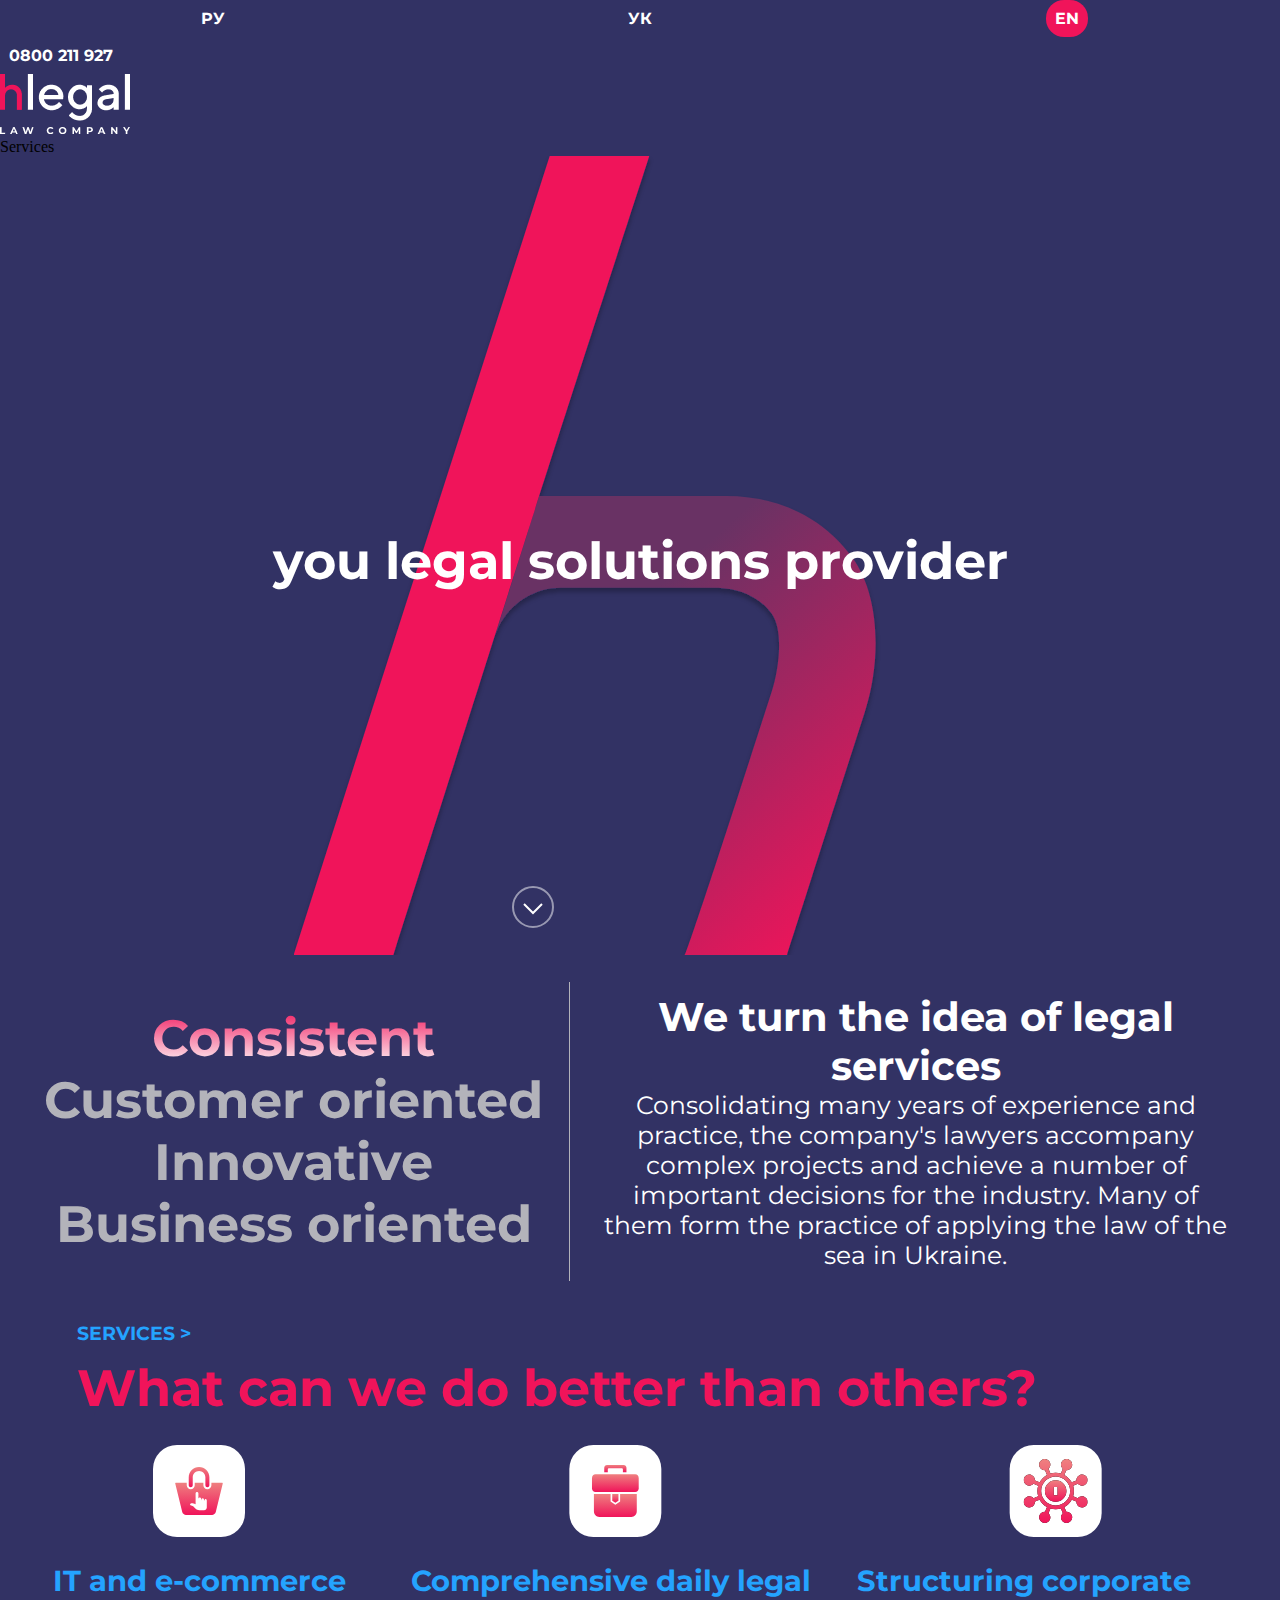
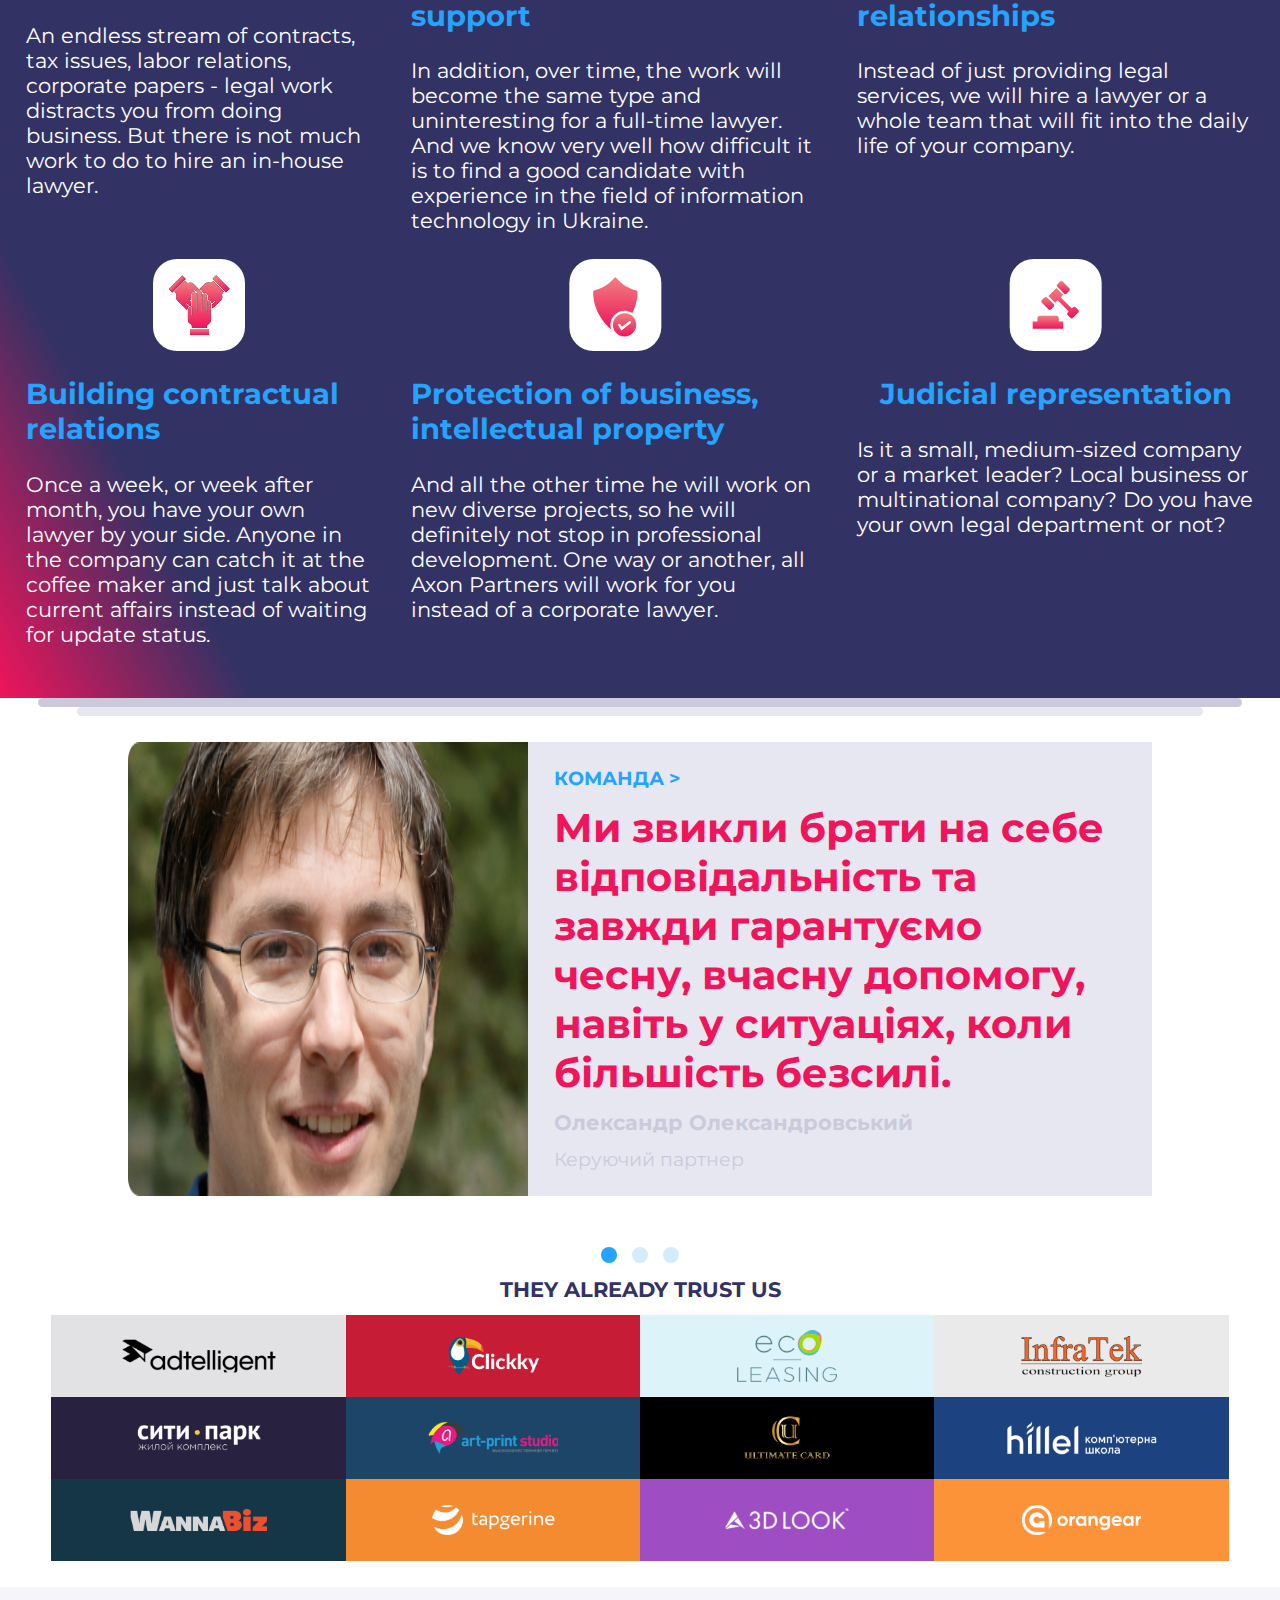
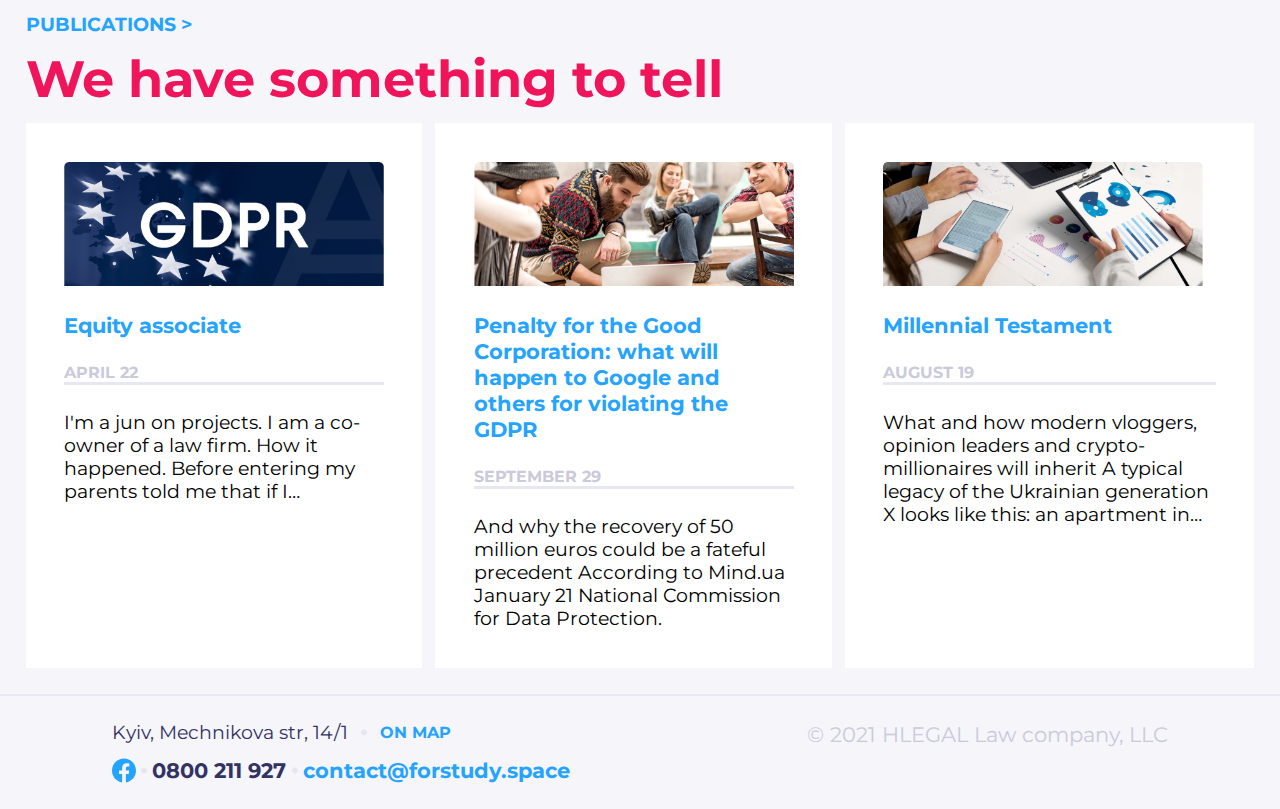
==== index.html @ 35480303 "Add  all divs for mob" ====
<!DOCTYPE html>
<html lang="en">
<head>
    <meta charset="UTF-8">
    <title>Hlegal_Law_Company</title>

    <meta name="viewport" content="width=device-width, initial-scale=1.0">
    <!--    <link href="styles/_genaral__style.css" rel="stylesheet">-->
    <link href="styles/homepage.css" rel="stylesheet">
    <link rel="preconnect" href="https://fonts.googleapis.com">
    <link rel="preconnect" href="https://fonts.gstatic.com" crossorigin>
    <!--    <link href="https://fonts.googleapis.com/css2?family=Roboto:wght@100;400;500&display=swap" rel="stylesheet">-->
    <link rel="preconnect" href="https://fonts.googleapis.com">
    <link rel="preconnect" href="https://fonts.gstatic.com" crossorigin>
    <link href="https://fonts.googleapis.com/css2?family=Montserrat:wght@100;400;700&family=Roboto:wght@100;400;500&display=swap"
          rel="stylesheet">
</head>
<body>

<header class="container-header">
    <!--    для десктопа-->
    <!--    <nav class="navigation ">-->
    <!--        <img class="invisible" src="assets/icons/icons_homepage/Logo.png">-->
    <!--        <div class="navigation__logos logos ">-->
    <!--            <p class="logos__text">you legal solutions provider</p>-->
    <!--            <svg class="logos__H" width="701" height="807" viewBox="0 0 701 807" fill="none" xmlns="http://www.w3.org/2000/svg">-->
    <!--                <g clip-path="url(#clip0_22728_11332)" filter="url(#filter0_d_22728_11332)">-->
    <!--                    <path fill-rule="evenodd" clip-rule="evenodd"-->
    <!--                          d="M249.112 340H436.082C489.793 340 534.618 362.912 562.49 401.63C590.34 440.35 591.199 504.956 574.958 555.498L554.194 620.023C545.522 646.966 504.918 774.384 497 799H395C395 799 396.559 800.366 481.767 535.5C489.29 512.126 493.586 474.185 481.767 457.777C469.968 441.37 450.06 431.66 423.718 431.66H270.886C240.876 431.66 214.283 451.178 204.999 480.005L249.112 340Z"-->
    <!--                          fill="url(#paint0_linear_22728_11332)"/>-->
    <!--                    <path fill-rule="evenodd" clip-rule="evenodd"-->
    <!--                          d="M103.344 799H3.63062C88.4982 532.509 174.329 266.331 259.698 0H359.276C358.856 1.33198 358.431 2.6675 357.999 4.00646C219.866 429.03 266.985 285.497 103.344 799Z"-->
    <!--                          fill="#F0145A"/>-->
    <!--                </g>-->
    <!--                <defs>-->
    <!--                    <filter id="filter0_d_22728_11332" x="0" y="0" width="705" height="807" filterUnits="userSpaceOnUse"-->
    <!--                            color-interpolation-filters="sRGB">-->
    <!--                        <feFlood flood-opacity="0" result="BackgroundImageFix"/>-->
    <!--                        <feColorMatrix in="SourceAlpha" type="matrix" values="0 0 0 0 0 0 0 0 0 0 0 0 0 0 0 0 0 0 127 0"-->
    <!--                                       result="hardAlpha"/>-->
    <!--                        <feOffset dy="4"/>-->
    <!--                        <feGaussianBlur stdDeviation="2"/>-->
    <!--                        <feComposite in2="hardAlpha" operator="out"/>-->
    <!--                        <feColorMatrix type="matrix" values="0 0 0 0 0 0 0 0 0 0 0 0 0 0 0 0 0 0 0.25 0"/>-->
    <!--                        <feBlend mode="normal" in2="BackgroundImageFix" result="effect1_dropShadow_22728_11332"/>-->
    <!--                        <feBlend mode="normal" in="SourceGraphic" in2="effect1_dropShadow_22728_11332" result="shape"/>-->
    <!--                    </filter>-->
    <!--                    <linearGradient id="paint0_linear_22728_11332" x1="525.823" y1="798.999" x2="272.503" y2="516.696"-->
    <!--                                    gradientUnits="userSpaceOnUse">-->
    <!--                        <stop stop-color="#F0145A"/>-->
    <!--                        <stop offset="1" stop-color="#693264"/>-->
    <!--                    </linearGradient>-->
    <!--                    <clipPath id="clip0_22728_11332">-->
    <!--                        <rect width="697" height="799" fill="white" transform="translate(4)"/>-->
    <!--                    </clipPath>-->
    <!--                </defs>-->
    <!--            </svg>-->
    <!--            <svg class="logos__symbol" width="42" height="42" viewBox="0 0 42 42" fill="none"-->
    <!--                 xmlns="http://www.w3.org/2000/svg">-->
    <!--                <g clip-path="url(#clip0_22728_11353)">-->
    <!--                    <circle opacity="0.5" cx="21" cy="21" r="20" stroke="white" stroke-width="2"/>-->
    <!--                    <path d="M12 18L21 27L30 18" stroke="white" stroke-width="2"/>-->
    <!--                </g>-->
    <!--                <defs>-->
    <!--                    <clipPath id="clip0_22728_11353">-->
    <!--                        <rect width="42" height="42" fill="white"/>-->
    <!--                    </clipPath>-->
    <!--                </defs>-->
    <!--            </svg>-->

    <!--        </div>-->
    <!--        <div class="navigation__container-info container-info invisible">-->
    <!--            <ul class="container-info__info-lang info-lang">-->
    <!--                <li class="info-lang__el">-->
    <!--                    <p> РУ </p>-->
    <!--                </li>-->
    <!--                <li class="info-lang__el">-->
    <!--                    <p>УК </p>-->
    <!--                </li>-->
    <!--                <li class="info-lang__el info-lang__el&#45;&#45;isHighlighted">-->
    <!--                    <p>EN</p>-->
    <!--                </li>-->
    <!--                <li class="info-lang__el ">-->
    <!--                    <img src="assets/icons/icons_homepage/Dot separator.png">-->
    <!--                </li>-->
    <!--                <li class="info-lang__el " >-->
    <!--                    <p>-->
    <!--                        Kyiv, Mechnikova str, 14/1-->
    <!--                    </p>-->
    <!--                </li>-->
    <!--                <li class="info-lang__el ">-->
    <!--                    <img src="assets/icons/icons_homepage/Dot separator.png">-->
    <!--                </li>-->
    <!--                <li class="info-lang__el">-->
    <!--                    <p>0800 211 927</p>-->
    <!--                </li>-->
    <!--                <li class="info-lang__el">-->
    <!--                    <img src="assets/icons/icons_homepage/Dot separator.png">-->
    <!--                </li>-->

    <!--                <li class="info-lang__el ">-->
    <!--                    <svg width="24" height="25" viewBox="0 0 24 25" fill="none" xmlns="http://www.w3.org/2000/svg">-->
    <!--                        <path d="M24 12.5733C24 5.90541 18.6274 0.5 12 0.5C5.37258 0.5 0 5.90541 0 12.5733C0 18.5995 4.38823 23.5943 10.125 24.5V16.0633H7.07813V12.5733H10.125V9.91343C10.125 6.88755 11.9165 5.21615 14.6576 5.21615C15.9705 5.21615 17.3438 5.45195 17.3438 5.45195V8.42313H15.8306C14.3399 8.42313 13.875 9.35379 13.875 10.3086V12.5733H17.2031L16.6711 16.0633H13.875V24.5C19.6118 23.5943 24 18.5995 24 12.5733Z"-->
    <!--                              fill="white"/>-->
    <!--                    </svg>-->
    <!--                </li>-->
    <!--            </ul>-->
    <!--            <ul class="container-info__info-lang info-lang ">-->
    <!--                <li><a class="info-lang__link" href="">about us</a></li>-->
    <!--                <li><a class="info-lang__link" href="">services</a></li>-->
    <!--                <li><a class="info-lang__link" href="">team</a></li>-->
    <!--                <li><a class="info-lang__link" href="">publications</a></li>-->
    <!--                <li><a class="info-lang__link" href="">contact</a></li>-->
    <!--            </ul>-->

    <!--        </div>-->
    <!--    </nav>-->

    <nav class="mob">
        <div class="mob__info-lang">
            <ul class="info-lang">
                <li class="info-lang__el">
                    <p> РУ </p>
                </li>
                <li class="info-lang__el">
                    <p>УК </p>
                </li>
                <li class="info-lang__el info-lang__el--isHighlighted">
                    <p>EN</p>
                </li>

            </ul>
            <p class="info-lang__el">0800 211 927</p>
        </div>

        <div class="menu_logo">
            <span class="menu_logo__mob-cont">
                <img class="mob__logo" src="assets/icons/icons_homepage/Logo.png">
                <p class="menu_logo__menu">Services</p>
</span>

            <div class="center">
                <div></div>
            </div>


        </div>
        <div class="navigation__logos logos">
            <p class="logos__text ">you legal solutions provider</p>
            <svg class="logos__H" width="701" height="807" viewBox="0 0 701 807" fill="none"
                 xmlns="http://www.w3.org/2000/svg">
                <g clip-path="url(#clip0_22728_11332)" filter="url(#filter0_d_22728_11332)">
                    <path fill-rule="evenodd" clip-rule="evenodd"
                          d="M249.112 340H436.082C489.793 340 534.618 362.912 562.49 401.63C590.34 440.35 591.199 504.956 574.958 555.498L554.194 620.023C545.522 646.966 504.918 774.384 497 799H395C395 799 396.559 800.366 481.767 535.5C489.29 512.126 493.586 474.185 481.767 457.777C469.968 441.37 450.06 431.66 423.718 431.66H270.886C240.876 431.66 214.283 451.178 204.999 480.005L249.112 340Z"
                          fill="url(#paint0_linear_22728_11332)"/>
                    <path fill-rule="evenodd" clip-rule="evenodd"
                          d="M103.344 799H3.63062C88.4982 532.509 174.329 266.331 259.698 0H359.276C358.856 1.33198 358.431 2.6675 357.999 4.00646C219.866 429.03 266.985 285.497 103.344 799Z"
                          fill="#F0145A"/>
                </g>
                <defs>
                    <filter id="filter0_d_22728_11332" x="0" y="0" width="705" height="807" filterUnits="userSpaceOnUse"
                            color-interpolation-filters="sRGB">
                        <feFlood flood-opacity="0" result="BackgroundImageFix"/>
                        <feColorMatrix in="SourceAlpha" type="matrix" values="0 0 0 0 0 0 0 0 0 0 0 0 0 0 0 0 0 0 127 0"
                                       result="hardAlpha"/>
                        <feOffset dy="4"/>
                        <feGaussianBlur stdDeviation="2"/>
                        <feComposite in2="hardAlpha" operator="out"/>
                        <feColorMatrix type="matrix" values="0 0 0 0 0 0 0 0 0 0 0 0 0 0 0 0 0 0 0.25 0"/>
                        <feBlend mode="normal" in2="BackgroundImageFix" result="effect1_dropShadow_22728_11332"/>
                        <feBlend mode="normal" in="SourceGraphic" in2="effect1_dropShadow_22728_11332" result="shape"/>
                    </filter>
                    <linearGradient id="paint0_linear_22728_11332" x1="525.823" y1="798.999" x2="272.503" y2="516.696"
                                    gradientUnits="userSpaceOnUse">
                        <stop stop-color="#F0145A"/>
                        <stop offset="1" stop-color="#693264"/>
                    </linearGradient>
                    <clipPath id="clip0_22728_11332">
                        <rect width="697" height="799" fill="white" transform="translate(4)"/>
                    </clipPath>
                </defs>
            </svg>
            <svg class="logos__symbol" width="42" height="42" viewBox="0 0 42 42" fill="none"
                 xmlns="http://www.w3.org/2000/svg">
                <g clip-path="url(#clip0_22728_11353)">
                    <circle opacity="0.5" cx="21" cy="21" r="20" stroke="white" stroke-width="2"/>
                    <path d="M12 18L21 27L30 18" stroke="white" stroke-width="2"/>
                </g>
                <defs>
                    <clipPath id="clip0_22728_11353">
                        <rect width="42" height="42" fill="white"/>
                    </clipPath>
                </defs>
            </svg>

        </div>
    </nav>


    <div class="business">
        <div class="business__items">
            <p> Consistent</p>
            <p> Customer oriented</p>
            <p> Innovative</p>
            <p> Business oriented</p>
        </div>
        <div class="business__text">
            <p>We turn the idea of legal services</p>
            <p>Consolidating many years of experience and practice, the company's lawyers accompany complex projects and
                achieve a number of important decisions for the industry. Many of them form the practice of applying the
                law of the sea in Ukraine.</p>
        </div>
    </div>
    <div class="services">
        <a class="services__link" href="" alt="services">Services ></a>
        <p class="services__header">What can we do better than others?</p>
    </div>
    <div class="table">
        <div class="table__table-infos table-infos">
            <svg width="92" height="92" viewBox="0 0 92 92" fill="none" xmlns="http://www.w3.org/2000/svg">
                <rect width="92" height="92" rx="24" fill="white"/>
                <path d="M37.7339 42.125C38.8379 42.125 39.7339 41.229 39.7339 40.125V32.325C39.7339 28.838 42.5709 26 46.0579 26C49.5449 26 52.3829 28.838 52.3829 32.325V40.125C52.3829 41.229 53.2779 42.125 54.3829 42.125C55.4869 42.125 56.3829 41.229 56.3829 40.125V32.325C56.3839 26.632 51.7519 22 46.0579 22C40.3659 22 35.7339 26.632 35.7339 32.325V40.125C35.7339 41.229 36.6299 42.125 37.7339 42.125Z"
                      fill="url(#paint0_linear_22728_11375)"/>
                <path d="M69 37.6328H58.384V40.1268C58.384 42.3328 56.59 44.1268 54.384 44.1268C52.178 44.1268 50.384 42.3328 50.384 40.1268V37.6328H41.735V40.1268C41.735 42.3328 39.941 44.1268 37.735 44.1268C35.529 44.1268 33.735 42.3328 33.735 40.1268V37.6328H23C22.448 37.6328 22.107 38.0678 22.238 38.6038L29.236 67.1008C29.658 68.7028 31.344 70.0018 33 70.0018H59C60.658 70.0018 62.342 68.7028 62.766 67.1008L69.762 38.6038C69.893 38.0668 69.553 37.6328 69 37.6328Z"
                      fill="url(#paint1_linear_22728_11375)"/>
                <path d="M42.6001 48.4C42.6001 47.6265 43.2266 47 44.0001 47C44.7736 47 45.4001 47.6265 45.4001 48.4V55.35L45.4001 54C45.4001 53.2265 46.0266 52.6 46.8001 52.6C47.5736 52.6 48.2001 53.2265 48.2001 54V55.6764C48.2127 54.9141 48.8346 53.3 49.6 53.3C50.3731 53.3 50.9999 53.9268 51 54.7C51 54.7 51.0411 55.7411 51.1332 55.8033C51.3572 55.3285 51.8402 54 52.4 54C53.1732 54 53.8 54.6268 53.8 55.4V62.4C53.8 63.9463 52.5463 65.2 51 65.2H46.3198C44.8344 65.2 43.4099 64.6099 42.3599 63.5599L40.15 61.35L37 59.9402C37.0051 58.6033 38.0526 58.2 39.1 58.2C40.0023 58.2 40.8136 58.3407 42.6 59.25L42.6001 48.4Z"
                      fill="white"/>
                <defs>
                    <linearGradient id="paint0_linear_22728_11375" x1="46.0584" y1="22" x2="46.0584" y2="42.125"
                                    gradientUnits="userSpaceOnUse">
                        <stop stop-color="#EF8080"/>
                        <stop offset="1" stop-color="#F0145A"/>
                    </linearGradient>
                    <linearGradient id="paint1_linear_22728_11375" x1="46" y1="37.6328" x2="46" y2="70.0018"
                                    gradientUnits="userSpaceOnUse">
                        <stop stop-color="#EF8080"/>
                        <stop offset="1" stop-color="#F0145A"/>
                    </linearGradient>
                </defs>
            </svg>
            <p class="table-infos__header">IT and e-commerce</p>
            <p class="table-infos__text">An endless stream of contracts, tax issues, labor relations,
                corporate papers - legal work distracts you from doing business.
                But there is not much work to do to hire an in-house lawyer.</p>
        </div>
        <div class="table__table-infos table-infos">
            <svg width="93" height="92" viewBox="0 0 93 92" fill="none" xmlns="http://www.w3.org/2000/svg">
                <rect x="0.333496" width="92" height="92" rx="24" fill="white"/>
                <path fill-rule="evenodd" clip-rule="evenodd"
                      d="M67.7847 49.0781V66.3733C67.7847 69.4666 65.3604 72.0017 62.3966 72.0017H30.3036C27.3398 72.0017 24.9155 69.4666 24.9155 66.3733V49.0781H41.5816V56.5889L46.3501 59.7224L51.1186 56.5889V49.0781H67.7847Z"
                      fill="url(#paint0_linear_22728_11381)"/>
                <path fill-rule="evenodd" clip-rule="evenodd"
                      d="M43.252 49.0781V55.6866L46.35 57.7222L49.4481 55.6866V49.0781H43.252Z"
                      fill="url(#paint1_linear_22728_11381)"/>
                <path fill-rule="evenodd" clip-rule="evenodd"
                      d="M26.4069 29.1445H66.2934C68.1758 29.1445 69.7143 30.8526 69.7143 32.94V43.1931C69.7143 45.2805 68.1758 46.9886 66.2934 46.9886H50.6475H42.0529H26.4069C24.5245 46.9886 22.9861 45.2805 22.9861 43.1931V32.94C22.9861 30.8526 24.5245 29.1445 26.4069 29.1445Z"
                      fill="url(#paint2_linear_22728_11381)"/>
                <path fill-rule="evenodd" clip-rule="evenodd"
                      d="M38.0455 19.9531H54.655C56.1982 19.9531 57.461 21.2159 57.461 22.7591V27.1365H53.9035V24.5496C53.9035 23.8522 53.3333 23.2797 52.6359 23.2797H40.0645C39.3672 23.2797 38.797 23.8522 38.797 24.5496V27.1365H35.2395V22.7591C35.2395 21.2159 36.5023 19.9531 38.0455 19.9531Z"
                      fill="url(#paint3_linear_22728_11381)"/>
                <defs>
                    <linearGradient id="paint0_linear_22728_11381" x1="46.3501" y1="49.0781" x2="46.3501" y2="72.0017"
                                    gradientUnits="userSpaceOnUse">
                        <stop stop-color="#EF8080"/>
                        <stop offset="1" stop-color="#F0145A"/>
                    </linearGradient>
                    <linearGradient id="paint1_linear_22728_11381" x1="46.35" y1="49.0781" x2="46.35" y2="57.7222"
                                    gradientUnits="userSpaceOnUse">
                        <stop stop-color="#EF8080"/>
                        <stop offset="1" stop-color="#F0145A"/>
                    </linearGradient>
                    <linearGradient id="paint2_linear_22728_11381" x1="46.3502" y1="29.1445" x2="46.3502" y2="46.9886"
                                    gradientUnits="userSpaceOnUse">
                        <stop stop-color="#EF8080"/>
                        <stop offset="1" stop-color="#F0145A"/>
                    </linearGradient>
                    <linearGradient id="paint3_linear_22728_11381" x1="46.3502" y1="19.9531" x2="46.3502" y2="27.1365"
                                    gradientUnits="userSpaceOnUse">
                        <stop stop-color="#EF8080"/>
                        <stop offset="1" stop-color="#F0145A"/>
                    </linearGradient>
                </defs>
            </svg>
            <p class="table-infos__header">Comprehensive daily
                legal support</p>
            <p class="table-infos__text">In addition, over time, the work will become the same type
                and uninteresting for a full-time lawyer. And we know very well
                how difficult it is to find a good candidate with experience in
                the field of information technology in Ukraine.</p>
        </div>

        <div class="table__table-infos table-infos">
            <svg width="93" height="92" viewBox="0 0 93 92" fill="none" xmlns="http://www.w3.org/2000/svg">
                <rect x="0.666748" width="92" height="92" rx="24" fill="white"/>
                <g clip-path="url(#clip0_22728_11387)">
                    <path d="M75.1932 51.7273C74.5057 51.4426 73.782 51.2982 73.0421 51.2982C71.4104 51.2982 69.9031 51.9946 68.8565 53.1615L67.6365 52.6562L64.1564 51.2147C64.6502 49.5616 64.9167 47.8113 64.9167 45.9998C64.9167 44.1883 64.6501 42.4381 64.1564 40.7849L67.6365 39.3435L68.8565 38.8381C69.9031 40.0051 71.4104 40.7014 73.0421 40.7014C73.782 40.7014 74.5057 40.5571 75.1932 40.2722C78.0586 39.0852 79.4243 35.7883 78.2373 32.9227C77.3633 30.8128 75.3229 29.4493 73.0391 29.4493C72.2992 29.4493 71.5755 29.5937 70.888 29.8786C68.6297 30.814 67.3042 33.0598 67.4242 35.3722L66.1971 35.8805L62.7181 37.3215C61.028 34.208 58.4585 31.6383 55.345 29.9483L56.786 26.4694L57.2938 25.2436C57.3921 25.2487 57.4908 25.2517 57.5898 25.2517C59.8736 25.2517 61.914 23.8884 62.7881 21.7784C63.975 18.9129 62.6094 15.6159 59.7439 14.4289C59.0563 14.1444 58.3326 14 57.5928 14C55.3089 14 53.2685 15.3634 52.3944 17.4734C51.459 19.7316 52.1098 22.257 53.8298 23.8072L53.3233 25.0301L51.8818 28.5102C50.2286 28.0165 48.4784 27.7498 46.6669 27.7498C44.8554 27.7498 43.1052 28.0165 41.452 28.5102L40.0105 25.0301L39.504 23.8072C41.224 22.257 41.8748 19.7316 40.9394 17.4732C40.0653 15.3634 38.0247 14 35.7409 14C35.0011 14 34.2773 14.1444 33.5898 14.4292C30.7244 15.6162 29.3587 18.9131 30.5457 21.7787C31.4197 23.8886 33.4602 25.2521 35.7439 25.2521C35.8429 25.2521 35.9416 25.2491 36.0399 25.244L36.5477 26.4697L37.9887 29.9487C34.8752 31.6388 32.3056 34.2083 30.6156 37.3218L27.1366 35.8808L25.9094 35.3726C26.0294 33.0602 24.7039 30.8143 22.4457 29.8788C21.7582 29.5941 21.0345 29.4497 20.2946 29.4497C18.0107 29.4497 15.9703 30.8131 15.0962 32.9231C13.9093 35.7886 15.275 39.0856 18.1405 40.2726C18.828 40.5573 19.5517 40.7017 20.2916 40.7017C21.9233 40.7017 23.4306 40.0053 24.4772 38.8383L25.6972 39.3437L29.1773 40.7852C28.6834 42.4383 28.4169 44.1886 28.4169 46.0001C28.4169 47.8116 28.6836 49.5618 29.1773 51.2149L25.6971 52.6562L24.4771 53.1615C23.4304 51.9946 21.9232 51.2982 20.2915 51.2982C19.5516 51.2982 18.8278 51.4426 18.1403 51.7274C15.275 52.9144 13.9092 56.2113 15.0962 59.0769C15.9702 61.1868 18.0107 62.5503 20.2945 62.5503C21.0343 62.5503 21.7581 62.4059 22.4456 62.121C24.7038 61.1857 26.0293 58.9398 25.9093 56.6274L27.1364 56.1192L30.6154 54.6782C32.3056 57.7917 34.8751 60.3613 37.9885 62.0513L36.5476 65.5303L36.0398 66.756C35.9414 66.7509 35.8428 66.7479 35.7438 66.7479C33.4599 66.7479 31.4196 68.1113 30.5454 70.2213C29.3586 73.0868 30.7242 76.3838 33.5897 77.5708C34.2772 77.8555 35.0009 77.9999 35.7408 77.9999C38.0247 77.9999 40.065 76.6365 40.9392 74.5265C41.8745 72.2683 41.2238 69.7429 39.5038 68.1926L40.0103 66.9698L41.4518 63.4897C43.1049 63.9834 44.8552 64.25 46.6667 64.25C48.4781 64.25 50.2284 63.9834 51.8815 63.4897L53.323 66.9698L53.8295 68.1926C52.1095 69.7429 51.4588 72.2683 52.3941 74.5266C53.2681 76.6365 55.3086 78 57.5924 78C58.3323 78 59.056 77.8556 59.7435 77.5708C62.6089 76.3838 63.9746 73.0869 62.7876 70.2213C61.9136 68.1114 59.8731 66.7479 57.5894 66.7479C57.4904 66.7479 57.3918 66.7509 57.2934 66.756L56.7856 65.5303L55.3446 62.0513C58.4581 60.3612 61.0278 57.7917 62.7178 54.6782L66.1967 56.1192L67.4239 56.6274C67.3039 58.9398 68.6294 61.1857 70.8876 62.1212C71.5751 62.4059 72.2989 62.5503 73.0387 62.5503C75.3226 62.5503 77.363 61.1869 78.2371 59.0769C79.4243 56.2113 78.0588 52.9143 75.1932 51.7273ZM46.6669 60.4998C38.6717 60.4998 32.1669 53.995 32.1669 45.9998C32.1669 38.0046 38.6717 31.4998 46.6669 31.4998C54.6621 31.4998 61.1669 38.0046 61.1669 45.9998C61.1669 53.995 54.662 60.4998 46.6669 60.4998Z"
                          fill="black"/>
                    <path d="M75.1932 51.7273C74.5057 51.4426 73.782 51.2982 73.0421 51.2982C71.4104 51.2982 69.9031 51.9946 68.8565 53.1615L67.6365 52.6562L64.1564 51.2147C64.6502 49.5616 64.9167 47.8113 64.9167 45.9998C64.9167 44.1883 64.6501 42.4381 64.1564 40.7849L67.6365 39.3435L68.8565 38.8381C69.9031 40.0051 71.4104 40.7014 73.0421 40.7014C73.782 40.7014 74.5057 40.5571 75.1932 40.2722C78.0586 39.0852 79.4243 35.7883 78.2373 32.9227C77.3633 30.8128 75.3229 29.4493 73.0391 29.4493C72.2992 29.4493 71.5755 29.5937 70.888 29.8786C68.6297 30.814 67.3042 33.0598 67.4242 35.3722L66.1971 35.8805L62.7181 37.3215C61.028 34.208 58.4585 31.6383 55.345 29.9483L56.786 26.4694L57.2938 25.2436C57.3921 25.2487 57.4908 25.2517 57.5898 25.2517C59.8736 25.2517 61.914 23.8884 62.7881 21.7784C63.975 18.9129 62.6094 15.6159 59.7439 14.4289C59.0563 14.1444 58.3326 14 57.5928 14C55.3089 14 53.2685 15.3634 52.3944 17.4734C51.459 19.7316 52.1098 22.257 53.8298 23.8072L53.3233 25.0301L51.8818 28.5102C50.2286 28.0165 48.4784 27.7498 46.6669 27.7498C44.8554 27.7498 43.1052 28.0165 41.452 28.5102L40.0105 25.0301L39.504 23.8072C41.224 22.257 41.8748 19.7316 40.9394 17.4732C40.0653 15.3634 38.0247 14 35.7409 14C35.0011 14 34.2773 14.1444 33.5898 14.4292C30.7244 15.6162 29.3587 18.9131 30.5457 21.7787C31.4197 23.8886 33.4602 25.2521 35.7439 25.2521C35.8429 25.2521 35.9416 25.2491 36.0399 25.244L36.5477 26.4697L37.9887 29.9487C34.8752 31.6388 32.3056 34.2083 30.6156 37.3218L27.1366 35.8808L25.9094 35.3726C26.0294 33.0602 24.7039 30.8143 22.4457 29.8788C21.7582 29.5941 21.0345 29.4497 20.2946 29.4497C18.0107 29.4497 15.9703 30.8131 15.0962 32.9231C13.9093 35.7886 15.275 39.0856 18.1405 40.2726C18.828 40.5573 19.5517 40.7017 20.2916 40.7017C21.9233 40.7017 23.4306 40.0053 24.4772 38.8383L25.6972 39.3437L29.1773 40.7852C28.6834 42.4383 28.4169 44.1886 28.4169 46.0001C28.4169 47.8116 28.6836 49.5618 29.1773 51.2149L25.6971 52.6562L24.4771 53.1615C23.4304 51.9946 21.9232 51.2982 20.2915 51.2982C19.5516 51.2982 18.8278 51.4426 18.1403 51.7274C15.275 52.9144 13.9092 56.2113 15.0962 59.0769C15.9702 61.1868 18.0107 62.5503 20.2945 62.5503C21.0343 62.5503 21.7581 62.4059 22.4456 62.121C24.7038 61.1857 26.0293 58.9398 25.9093 56.6274L27.1364 56.1192L30.6154 54.6782C32.3056 57.7917 34.8751 60.3613 37.9885 62.0513L36.5476 65.5303L36.0398 66.756C35.9414 66.7509 35.8428 66.7479 35.7438 66.7479C33.4599 66.7479 31.4196 68.1113 30.5454 70.2213C29.3586 73.0868 30.7242 76.3838 33.5897 77.5708C34.2772 77.8555 35.0009 77.9999 35.7408 77.9999C38.0247 77.9999 40.065 76.6365 40.9392 74.5265C41.8745 72.2683 41.2238 69.7429 39.5038 68.1926L40.0103 66.9698L41.4518 63.4897C43.1049 63.9834 44.8552 64.25 46.6667 64.25C48.4781 64.25 50.2284 63.9834 51.8815 63.4897L53.323 66.9698L53.8295 68.1926C52.1095 69.7429 51.4588 72.2683 52.3941 74.5266C53.2681 76.6365 55.3086 78 57.5924 78C58.3323 78 59.056 77.8556 59.7435 77.5708C62.6089 76.3838 63.9746 73.0869 62.7876 70.2213C61.9136 68.1114 59.8731 66.7479 57.5894 66.7479C57.4904 66.7479 57.3918 66.7509 57.2934 66.756L56.7856 65.5303L55.3446 62.0513C58.4581 60.3612 61.0278 57.7917 62.7178 54.6782L66.1967 56.1192L67.4239 56.6274C67.3039 58.9398 68.6294 61.1857 70.8876 62.1212C71.5751 62.4059 72.2989 62.5503 73.0387 62.5503C75.3226 62.5503 77.363 61.1869 78.2371 59.0769C79.4243 56.2113 78.0588 52.9143 75.1932 51.7273ZM46.6669 60.4998C38.6717 60.4998 32.1669 53.995 32.1669 45.9998C32.1669 38.0046 38.6717 31.4998 46.6669 31.4998C54.6621 31.4998 61.1669 38.0046 61.1669 45.9998C61.1669 53.995 54.662 60.4998 46.6669 60.4998Z"
                          fill="url(#paint0_linear_22728_11387)"/>
                    <path d="M46.6667 35.25C40.7392 35.25 35.9167 40.0725 35.9167 46C35.9167 51.9275 40.7392 56.75 46.6667 56.75C52.5942 56.75 57.4167 51.9275 57.4167 46C57.4167 40.0725 52.5942 35.25 46.6667 35.25ZM48.5417 50.125H44.7917V41.875H48.5417V50.125Z"
                          fill="black"/>
                    <path d="M46.6667 35.25C40.7392 35.25 35.9167 40.0725 35.9167 46C35.9167 51.9275 40.7392 56.75 46.6667 56.75C52.5942 56.75 57.4167 51.9275 57.4167 46C57.4167 40.0725 52.5942 35.25 46.6667 35.25ZM48.5417 50.125H44.7917V41.875H48.5417V50.125Z"
                          fill="url(#paint1_linear_22728_11387)"/>
                </g>
                <defs>
                    <linearGradient id="paint0_linear_22728_11387" x1="46.6668" y1="14" x2="46.6668" y2="78"
                                    gradientUnits="userSpaceOnUse">
                        <stop stop-color="#EF8080"/>
                        <stop offset="1" stop-color="#F0145A"/>
                    </linearGradient>
                    <linearGradient id="paint1_linear_22728_11387" x1="46.6667" y1="35.25" x2="46.6667" y2="56.75"
                                    gradientUnits="userSpaceOnUse">
                        <stop stop-color="#EF8080"/>
                        <stop offset="1" stop-color="#F0145A"/>
                    </linearGradient>
                    <clipPath id="clip0_22728_11387">
                        <rect width="64" height="64" fill="white" transform="translate(14.6667 14)"/>
                    </clipPath>
                </defs>
            </svg>
            <p class="table-infos__header">Structuring corporate relationships</p>
            <p class="table-infos__text">Instead of just providing legal services, we will hire a lawyer or a whole
                team that will fit into the daily life of your company.</p>


        </div>
        <div class="table__table-infos table-infos">
            <svg width="92" height="92" viewBox="0 0 92 92" fill="none" xmlns="http://www.w3.org/2000/svg">
                <rect width="92" height="92" rx="24" fill="white"/>
                <path d="M56.0057 70H37.0057V76H56.0057V70Z" fill="black"/>
                <path d="M56.0057 70H37.0057V76H56.0057V70Z" fill="url(#paint0_linear_22728_11394)"/>
                <path d="M29.1727 16.4517L15.7377 29.8867L19.2732 33.4223L32.7083 19.9872L29.1727 16.4517Z"
                      fill="black"/>
                <path d="M29.1727 16.4517L15.7377 29.8867L19.2732 33.4223L32.7083 19.9872L29.1727 16.4517Z"
                      fill="url(#paint1_linear_22728_11394)"/>
                <path d="M63.1127 16.3199L59.5771 19.8555L73.0122 33.2905L76.5477 29.755L63.1127 16.3199Z"
                      fill="black"/>
                <path d="M63.1127 16.3199L59.5771 19.8555L73.0122 33.2905L76.5477 29.755L63.1127 16.3199Z"
                      fill="url(#paint2_linear_22728_11394)"/>
                <path d="M58.5564 23.7084L55.8651 23.5944C55.089 23.4848 54.2981 23.5571 53.5548 23.8056C52.8115 24.054 52.1361 24.4718 51.5819 25.026L46.0775 30.5305L40.3239 24.7769C39.8244 24.2888 39.2011 23.9463 38.5214 23.7861C37.8416 23.626 37.131 23.6543 36.4661 23.868C35.8388 24.0587 35.1715 24.0755 34.5355 23.9164C33.8995 23.7573 33.3186 23.4284 32.8551 22.9648L32.0012 22.1109L21.3945 32.7175L23.1225 34.4455L23.0085 37.1368C22.8989 37.9128 22.9712 38.7037 23.2197 39.447C23.4681 40.1903 23.8859 40.8657 24.4401 41.4199L34.0525 51.0324C34.181 49.7705 34.7856 48.6051 35.7432 47.7734L32.7482 44.7785L33.4553 44.0714L36.5836 47.1996C37.027 46.9472 37.5068 46.7649 38.0059 46.6591V42.9651L36.2838 41.243L36.9908 40.5358L38.0059 41.5509V36.201C37.9948 35.3168 38.3086 34.4592 38.8879 33.791C39.4672 33.1228 40.2716 32.6904 41.1485 32.576C41.4792 32.544 41.8128 32.559 42.1393 32.6208L40.9098 31.3914L41.6169 30.6843L43.4131 32.4804C43.7312 31.864 44.2233 31.3547 44.8283 31.0154C45.4333 30.6762 46.1246 30.5221 46.8165 30.5721C47.6513 30.6697 48.4258 31.0562 49.0057 31.6647C49.5855 32.2733 49.9342 33.0655 49.9913 33.9041C50.5596 33.634 51.1894 33.5194 51.8165 33.5721C52.7075 33.6788 53.5273 34.1126 54.1166 34.7895C54.7059 35.4663 55.0229 36.3379 55.0059 37.2352V40.6591C55.916 40.8491 56.7551 41.289 57.4292 41.9293C58.1032 42.5696 58.5855 43.3851 58.822 44.2842L61.6105 41.4957L62.3176 42.2029L59.0023 45.5181C59.0024 45.5319 59.0059 45.5447 59.0059 45.5585V48.8785C59.9043 48.7845 60.7437 48.3864 61.3848 47.7501L68.225 40.9099C68.7131 40.4104 69.0556 39.7871 69.2158 39.1073C69.3759 38.4276 69.3476 37.7169 69.1339 37.0521C68.9431 36.4248 68.9264 35.7575 69.0855 35.1215C69.2445 34.4854 69.5735 33.9046 70.0371 33.441L70.8909 32.5871L60.2844 21.9805L58.5564 23.7084Z"
                      fill="black"/>
                <path d="M58.5564 23.7084L55.8651 23.5944C55.089 23.4848 54.2981 23.5571 53.5548 23.8056C52.8115 24.054 52.1361 24.4718 51.5819 25.026L46.0775 30.5305L40.3239 24.7769C39.8244 24.2888 39.2011 23.9463 38.5214 23.7861C37.8416 23.626 37.131 23.6543 36.4661 23.868C35.8388 24.0587 35.1715 24.0755 34.5355 23.9164C33.8995 23.7573 33.3186 23.4284 32.8551 22.9648L32.0012 22.1109L21.3945 32.7175L23.1225 34.4455L23.0085 37.1368C22.8989 37.9128 22.9712 38.7037 23.2197 39.447C23.4681 40.1903 23.8859 40.8657 24.4401 41.4199L34.0525 51.0324C34.181 49.7705 34.7856 48.6051 35.7432 47.7734L32.7482 44.7785L33.4553 44.0714L36.5836 47.1996C37.027 46.9472 37.5068 46.7649 38.0059 46.6591V42.9651L36.2838 41.243L36.9908 40.5358L38.0059 41.5509V36.201C37.9948 35.3168 38.3086 34.4592 38.8879 33.791C39.4672 33.1228 40.2716 32.6904 41.1485 32.576C41.4792 32.544 41.8128 32.559 42.1393 32.6208L40.9098 31.3914L41.6169 30.6843L43.4131 32.4804C43.7312 31.864 44.2233 31.3547 44.8283 31.0154C45.4333 30.6762 46.1246 30.5221 46.8165 30.5721C47.6513 30.6697 48.4258 31.0562 49.0057 31.6647C49.5855 32.2733 49.9342 33.0655 49.9913 33.9041C50.5596 33.634 51.1894 33.5194 51.8165 33.5721C52.7075 33.6788 53.5273 34.1126 54.1166 34.7895C54.7059 35.4663 55.0229 36.3379 55.0059 37.2352V40.6591C55.916 40.8491 56.7551 41.289 57.4292 41.9293C58.1032 42.5696 58.5855 43.3851 58.822 44.2842L61.6105 41.4957L62.3176 42.2029L59.0023 45.5181C59.0024 45.5319 59.0059 45.5447 59.0059 45.5585V48.8785C59.9043 48.7845 60.7437 48.3864 61.3848 47.7501L68.225 40.9099C68.7131 40.4104 69.0556 39.7871 69.2158 39.1073C69.3759 38.4276 69.3476 37.7169 69.1339 37.0521C68.9431 36.4248 68.9264 35.7575 69.0855 35.1215C69.2445 34.4854 69.5735 33.9046 70.0371 33.441L70.8909 32.5871L60.2844 21.9805L58.5564 23.7084Z"
                      fill="url(#paint3_linear_22728_11394)"/>
                <path d="M43.8804 35.6901C43.8044 35.0405 43.476 34.4468 42.966 34.0373C42.4559 33.6278 41.8053 33.4353 41.1546 33.5015C40.5234 33.5886 39.9463 33.9046 39.5329 34.3894C39.1194 34.8742 38.8986 35.4941 38.9124 36.1311V47.4885C37.8515 47.4885 36.8341 47.9099 36.0839 48.66C35.3338 49.4102 34.9124 50.4276 34.9124 51.4885V61.1619C34.9205 61.8603 35.1189 62.5432 35.4864 63.1371C35.8538 63.7311 36.3763 64.2135 36.9976 64.5325C37.576 64.8412 38.0597 65.3012 38.3969 65.8634C38.7342 66.4256 38.9123 67.0689 38.9124 67.7245V68.9321H53.9124V66.4885L55.896 64.6661C56.5222 64.1948 57.0303 63.5844 57.3803 62.8831C57.7302 62.1818 57.9123 61.4088 57.9124 60.6251V45.4885C57.9124 44.4276 57.4909 43.4102 56.7408 42.66C55.9906 41.9099 54.9732 41.4885 53.9124 41.4885V37.1659C53.9293 36.5187 53.7062 35.888 53.286 35.3955C52.8657 34.903 52.2781 34.5834 51.6362 34.4983C51.0063 34.4426 50.3787 34.6285 49.8807 35.0183C49.3826 35.408 49.0513 35.9725 48.9539 36.5974H49.4124V52.0407H48.4124V36.5974H48.9124V34.1659C48.9293 33.5187 48.7062 32.888 48.286 32.3955C47.8657 31.903 47.2781 31.5834 46.6362 31.4983C46.2904 31.4673 45.942 31.5086 45.613 31.6196C45.2841 31.7306 44.9819 31.909 44.7256 32.1432C44.4694 32.3775 44.2647 32.6625 44.1247 32.9802C43.9847 33.2979 43.9124 33.6413 43.9124 33.9885V35.6901H44.4124V51.1335H43.4124V35.6901H43.8804ZM39.3115 56.0407H38.3115V48.0407H39.3115V56.0407ZM53.4124 41.799H54.4124V52.2423H53.4124V41.799Z"
                      fill="black"/>
                <path d="M43.8804 35.6901C43.8044 35.0405 43.476 34.4468 42.966 34.0373C42.4559 33.6278 41.8053 33.4353 41.1546 33.5015C40.5234 33.5886 39.9463 33.9046 39.5329 34.3894C39.1194 34.8742 38.8986 35.4941 38.9124 36.1311V47.4885C37.8515 47.4885 36.8341 47.9099 36.0839 48.66C35.3338 49.4102 34.9124 50.4276 34.9124 51.4885V61.1619C34.9205 61.8603 35.1189 62.5432 35.4864 63.1371C35.8538 63.7311 36.3763 64.2135 36.9976 64.5325C37.576 64.8412 38.0597 65.3012 38.3969 65.8634C38.7342 66.4256 38.9123 67.0689 38.9124 67.7245V68.9321H53.9124V66.4885L55.896 64.6661C56.5222 64.1948 57.0303 63.5844 57.3803 62.8831C57.7302 62.1818 57.9123 61.4088 57.9124 60.6251V45.4885C57.9124 44.4276 57.4909 43.4102 56.7408 42.66C55.9906 41.9099 54.9732 41.4885 53.9124 41.4885V37.1659C53.9293 36.5187 53.7062 35.888 53.286 35.3955C52.8657 34.903 52.2781 34.5834 51.6362 34.4983C51.0063 34.4426 50.3787 34.6285 49.8807 35.0183C49.3826 35.408 49.0513 35.9725 48.9539 36.5974H49.4124V52.0407H48.4124V36.5974H48.9124V34.1659C48.9293 33.5187 48.7062 32.888 48.286 32.3955C47.8657 31.903 47.2781 31.5834 46.6362 31.4983C46.2904 31.4673 45.942 31.5086 45.613 31.6196C45.2841 31.7306 44.9819 31.909 44.7256 32.1432C44.4694 32.3775 44.2647 32.6625 44.1247 32.9802C43.9847 33.2979 43.9124 33.6413 43.9124 33.9885V35.6901H44.4124V51.1335H43.4124V35.6901H43.8804ZM39.3115 56.0407H38.3115V48.0407H39.3115V56.0407ZM53.4124 41.799H54.4124V52.2423H53.4124V41.799Z"
                      fill="url(#paint4_linear_22728_11394)"/>
                <defs>
                    <linearGradient id="paint0_linear_22728_11394" x1="46.5057" y1="70" x2="46.5057" y2="76"
                                    gradientUnits="userSpaceOnUse">
                        <stop stop-color="#EF8080"/>
                        <stop offset="1" stop-color="#F0145A"/>
                    </linearGradient>
                    <linearGradient id="paint1_linear_22728_11394" x1="22.4552" y1="23.1692" x2="25.9907" y2="26.7047"
                                    gradientUnits="userSpaceOnUse">
                        <stop stop-color="#EF8080"/>
                        <stop offset="1" stop-color="#F0145A"/>
                    </linearGradient>
                    <linearGradient id="paint2_linear_22728_11394" x1="61.3449" y1="18.0877" x2="74.78" y2="31.5228"
                                    gradientUnits="userSpaceOnUse">
                        <stop stop-color="#EF8080"/>
                        <stop offset="1" stop-color="#F0145A"/>
                    </linearGradient>
                    <linearGradient id="paint3_linear_22728_11394" x1="46.1427" y1="21.9805" x2="46.1427" y2="51.0324"
                                    gradientUnits="userSpaceOnUse">
                        <stop stop-color="#EF8080"/>
                        <stop offset="1" stop-color="#F0145A"/>
                    </linearGradient>
                    <linearGradient id="paint4_linear_22728_11394" x1="46.4124" y1="31.4883" x2="46.4124" y2="68.9321"
                                    gradientUnits="userSpaceOnUse">
                        <stop stop-color="#EF8080"/>
                        <stop offset="1" stop-color="#F0145A"/>
                    </linearGradient>
                </defs>
            </svg>
            <p class="table-infos__header">Building contractual relations</p>
            <p class="table-infos__text">Once a week, or week after month, you have your own lawyer by your side.
                Anyone in the company can catch it at the coffee maker
                and just talk about current affairs instead of waiting for update status.</p>

        </div>


        <div class="table__table-infos table-infos">
            <svg width="93" height="92" viewBox="0 0 93 92" fill="none" xmlns="http://www.w3.org/2000/svg">
                <rect x="0.333496" width="92" height="92" rx="24" fill="white"/>
                <path d="M55.5652 51.6961C57.9174 51.6961 60.2431 52.2844 62.2912 53.3974C62.6631 53.5979 63.0044 53.8368 63.3529 54.0667C66.7142 47.4869 68.488 40.5278 68.488 33.7388C68.488 33.3573 68.488 32.9634 68.4758 32.5696C68.4512 32.0158 68.0573 31.5358 67.5034 31.4127C60.0696 29.7881 53.3373 25.7634 48.045 19.7819L47.2573 18.8834C47.0234 18.6127 46.6912 18.465 46.3342 18.465C45.9527 18.4158 45.6573 18.6004 45.4234 18.8589L44.2173 20.1881C39.1958 25.7142 32.8696 29.5296 25.9281 31.2281L25.1281 31.425C24.5865 31.5481 24.205 32.0281 24.1927 32.5819C23.7496 49.8865 33.965 62.3296 38.3712 66.8834C39.5641 68.1082 40.8941 69.3256 42.1588 70.3319C41.6844 68.9011 41.4113 67.3957 41.4113 65.8499C41.4113 58.0452 47.7605 51.6961 55.5652 51.6961Z"
                      fill="url(#paint0_linear_22728_11400)"/>
                <path d="M61.1156 55.5593C59.4172 54.6363 57.4972 54.1562 55.5649 54.1562C49.1156 54.1562 43.8726 59.3993 43.8726 65.8486C43.8726 68.027 44.4634 70.1562 45.5957 71.9778C47.7495 75.4609 51.4665 77.5409 55.5649 77.5409C62.0018 77.5409 67.2572 72.2978 67.2572 65.8486C67.2572 61.5409 64.9064 57.6024 61.1156 55.5593ZM61.5531 64.2918L52.4082 71.4084L49.2862 66.5249C48.9197 65.9522 49.0873 65.1914 49.66 64.8254C50.2334 64.4588 50.9948 64.6277 51.3596 65.1992L53.0272 67.8074L60.0411 62.3495C60.5765 61.9318 61.3505 62.0273 61.7682 62.5646C62.1859 63.1013 62.0891 63.8747 61.5531 64.2918Z"
                      fill="url(#paint1_linear_22728_11400)"/>
                <defs>
                    <linearGradient id="paint0_linear_22728_11400" x1="46.3334" y1="18.457" x2="46.3334" y2="70.3319"
                                    gradientUnits="userSpaceOnUse">
                        <stop stop-color="#EF8080"/>
                        <stop offset="1" stop-color="#F0145A"/>
                    </linearGradient>
                    <linearGradient id="paint1_linear_22728_11400" x1="55.5649" y1="54.1562" x2="55.5649" y2="77.5409"
                                    gradientUnits="userSpaceOnUse">
                        <stop stop-color="#EF8080"/>
                        <stop offset="1" stop-color="#F0145A"/>
                    </linearGradient>
                </defs>
            </svg>
            <p class="table-infos__header">Protection of business, intellectual property</p>
            <p class="table-infos__text">And all the other time he will work on new diverse projects, so he will
                definitely not stop in
                professional
                development. One way or another, all Axon Partners will work for you instead of a corporate lawyer.</p>
        </div>
        <div class="table__table-infos table-infos">
            <svg width="93" height="92" viewBox="0 0 93 92" fill="none" xmlns="http://www.w3.org/2000/svg">
                <rect x="0.666748" width="92" height="92" rx="24" fill="white"/>
                <path d="M55.0187 34.389C55.7507 35.121 56.9367 35.123 57.6687 34.389L60.2767 31.781C61.0077 31.049 61.0057 29.863 60.2767 29.13L53.6937 22.549C52.9637 21.817 51.7777 21.817 51.0457 22.549L48.4367 25.157C47.7067 25.889 47.7067 27.075 48.4367 27.805L55.0187 34.389Z"
                      fill="url(#paint0_linear_22728_11406)"/>
                <path d="M39.4328 50.2652C40.1638 50.9942 41.3498 50.9942 42.0808 50.2652L44.6898 47.6553C45.4218 46.9253 45.4218 45.7383 44.6898 45.0063L38.1068 38.4233C37.3758 37.6933 36.1898 37.6913 35.4578 38.4233L32.8498 41.0312C32.1178 41.7632 32.1198 42.9492 32.8498 43.6812L39.4328 50.2652Z"
                      fill="url(#paint1_linear_22728_11406)"/>
                <path d="M69.3149 50.8912L66.6679 48.2412C65.9339 47.5112 64.7509 47.5112 64.0199 48.2412L62.8589 49.4012L51.6539 38.1942L54.0809 35.7662L47.3479 29.0352L44.9199 31.4632L41.8279 34.5532L39.4539 36.9272L46.1859 43.6602L48.5629 41.2872L59.7659 52.4922L58.7179 53.5412C57.9859 54.2702 57.9839 55.4572 58.7179 56.1892L61.3649 58.8372C62.0989 59.5712 63.2839 59.5712 64.0149 58.8372L69.3139 53.5402C70.0469 52.8072 70.0469 51.6232 69.3149 50.8912Z"
                      fill="url(#paint2_linear_22728_11406)"/>
                <path d="M49.7437 58.9425C49.7437 57.7435 48.7717 56.7695 47.5707 56.7695H30.6027C29.4027 56.7695 28.4297 57.7435 28.4297 58.9425V62.4695H23.6667V69.8585H54.2247V62.4695H49.7437V58.9425Z"
                      fill="url(#paint3_linear_22728_11406)"/>
                <defs>
                    <linearGradient id="paint0_linear_22728_11406" x1="54.3567" y1="22" x2="54.3567" y2="34.9388"
                                    gradientUnits="userSpaceOnUse">
                        <stop stop-color="#EF8080"/>
                        <stop offset="1" stop-color="#F0145A"/>
                    </linearGradient>
                    <linearGradient id="paint1_linear_22728_11406" x1="38.7701" y1="37.875" x2="38.7701" y2="50.812"
                                    gradientUnits="userSpaceOnUse">
                        <stop stop-color="#EF8080"/>
                        <stop offset="1" stop-color="#F0145A"/>
                    </linearGradient>
                    <linearGradient id="paint2_linear_22728_11406" x1="54.6588" y1="29.0352" x2="54.6588" y2="59.3877"
                                    gradientUnits="userSpaceOnUse">
                        <stop stop-color="#EF8080"/>
                        <stop offset="1" stop-color="#F0145A"/>
                    </linearGradient>
                    <linearGradient id="paint3_linear_22728_11406" x1="38.9457" y1="56.7695" x2="38.9457" y2="69.8585"
                                    gradientUnits="userSpaceOnUse">
                        <stop stop-color="#EF8080"/>
                        <stop offset="1" stop-color="#F0145A"/>
                    </linearGradient>
                </defs>
            </svg>
            <p class="table-infos__header">Judicial representation</p>
            <p class="table-infos__text">Is it a small, medium-sized company or a market leader? Local business or
                multinational company? Do you
                have your own legal department or not?</p>
        </div>


    </div>


</header>
<div class="shadow"></div>
<div class="shadow shadow--isLighter"></div>
<div class="team">
    <img src="../assets/icons/icons_homepage/man.png">
    <div class="team__team-texts team-texts">

        <a class="team-texts__team" href="" alt="team">Команда > </a>
        <p class="team-texts__infos">
            Ми звикли брати на себе відповідальність та завжди гарантуємо чесну, вчасну допомогу, навіть у ситуаціях,
            коли більшість безсилі.</p>


        <p class="team-texts__head1">Олександр Олександровський</p>
        <p class="team-texts__head2">Керуючий партнер</p>
    </div>
</div>
<div class="clients">
    <svg width="78" height="16" viewBox="0 0 78 16" fill="none" xmlns="http://www.w3.org/2000/svg">
        <circle cx="8" cy="8" r="8" fill="#24A3FF"/>
        <circle opacity="0.2" cx="39" cy="8" r="8" fill="#24A3FF"/>
        <circle opacity="0.2" cx="70" cy="8" r="8" fill="#24A3FF"/>
    </svg>
    <p>They already trust us</p>
    <div class="clients-img">
        <img src="../assets/icons/icons_homepage/Item-1.png" alt="items">
        <img src="../assets/icons/icons_homepage/Item-2.png" alt="items">
        <img src="../assets/icons/icons_homepage/Item-3.png" alt="items">
        <img src="../assets/icons/icons_homepage/Item-4.png" alt="items">
        <img src="../assets/icons/icons_homepage/Item-5.png" alt="items">
        <img src="../assets/icons/icons_homepage/Item-6.png" alt="items">
        <img src="../assets/icons/icons_homepage/Item-7.png" alt="items">
        <img src="../assets/icons/icons_homepage/Item-8.png" alt="items">
        <img src="../assets/icons/icons_homepage/Item-9.png" alt="items">
        <img src="../assets/icons/icons_homepage/Item-10.png" alt="items">
        <img src="../assets/icons/icons_homepage/Item-11.png" alt="items">
        <img src="../assets/icons/icons_homepage/Item.png" alt="items">
    </div>
</div>


<div class="publications">
    <a class="publications__header">Publications ></a>
    <p class="publications__info">We have something to tell</p>

    <div class="publications__blocks-info blocks-info">
        <div class="blocks-info__info-items-el info-items-el">
            <img class="info-items-el__img" src="../assets/icons/icons_homepage/Cover-1.png">
            <p class="info-items-el__header">Equity associate</p>
            <p class="info-items-el__header2">April 22</p>
            <p class="info-items-el__info">I'm a jun on projects. I am a co-owner of a law firm.
                How it happened. Before entering my parents told me
                that if I…</p>
        </div>

        <div class="blocks-info__info-items-el info-items-el">
            <img class="info-items-el__img" src="../assets/icons/icons_homepage/Cover-2.png">
            <p class="info-items-el__header">Penalty for the Good Corporation: what will happen to Google and others for
                violating the GDPR</p>
            <p class="info-items-el__header2">September 29</p>
            <p class="info-items-el__info">And why the recovery of 50 million euros
                could be a fateful precedent According to Mind.ua January
                21 National Commission for Data Protection.</p>
        </div>


        <div class="blocks-info__info-items-el info-items-el">
            <img class="info-items-el__img" src="../assets/icons/icons_homepage/Cover.png">
            <p class="info-items-el__header">Millennial Testament</p>
            <p class="info-items-el__header2">August 19</p>
            <p class="info-items-el__info">What and how modern vloggers, opinion leaders and crypto-millionaires will
                inherit A typical legacy of the Ukrainian generation X looks like this: an apartment in…</p>
        </div>


    </div>


</div>
<footer class="contacts">
    <div class="contacts__footer-cont footer-cont">
        <div class=" footer-cont__info-cont info-cont">
            <p class="info-cont__addr">Kyiv, Mechnikova str, 14/1</p>
            <img src="assets/icons/icons_homepage/Dot separator.png">
            <p class="info-cont__map">On map</p>
        </div>
        <div class=" footer-cont__info-social info-social">
            <svg width="24" height="25" viewBox="0 0 24 25" fill="none" xmlns="http://www.w3.org/2000/svg">
                <path d="M24 12.5733C24 5.90541 18.6274 0.5 12 0.5C5.37258 0.5 0 5.90541 0 12.5733C0 18.5995 4.38823 23.5943 10.125 24.5V16.0633H7.07813V12.5733H10.125V9.91343C10.125 6.88755 11.9165 5.21615 14.6576 5.21615C15.9705 5.21615 17.3438 5.45195 17.3438 5.45195V8.42313H15.8306C14.3399 8.42313 13.875 9.35379 13.875 10.3086V12.5733H17.2031L16.6711 16.0633H13.875V24.5C19.6118 23.5943 24 18.5995 24 12.5733Z"
                      fill="#24A3FF"/>
            </svg>
            <img src="assets/icons/icons_homepage/Dot separator.png">

            <p class="info-social__num">0800 211 927</p>
            <img src="assets/icons/icons_homepage/Dot separator.png">
            <p class="info-social__email">contact@forstudy.space</p>

        </div>
    </div>
    <p class="contacts__legacy">© 2021 HLEGAL Law company, LLC</p>
</footer>

</body>
</html>
---- styles/homepage.css ----
* {
  margin: 0;
  padding: 0;
  text-decoration: none;
  list-style-type: none;
}

.container-header {
  background: linear-gradient(to bottom left, rgb(50, 50, 100) 90%, rgb(240, 20, 90));
  display: flex;
  flex-direction: column;
  justify-content: center;
  align-items: space-around;
}

.navigation {
  display: flex;
  flex-direction: row;
  justify-content: space-between;
  align-items: flex-start;
  padding: 2vw;
}

.container-info {
  display: flex;
  flex-direction: column;
  justify-content: space-around;
  align-items: center;
}

.info-lang {
  display: flex;
  flex-direction: row;
  justify-content: space-around;
  align-items: center;
}
.info-lang__el {
  font-family: Montserrat;
  font-size: 1rem;
  font-weight: 700;
  padding: 0.7vw;
  color: rgb(255, 255, 255);
}
.info-lang__el--isHighlighted {
  background: rgb(240, 20, 90);
  border-radius: 18px;
}
.info-lang__link {
  font-family: Montserrat;
  font-size: 1.3rem;
  font-weight: 700;
  padding: 0.7vw;
  color: rgb(255, 255, 255);
}

.logos {
  position: relative;
  text-align: center;
}
.logos__text {
  text-align: center;
  font-family: Montserrat;
  font-size: 3.16rem;
  font-weight: 700;
  color: rgb(255, 255, 255);
  position: absolute;
  top: 50%;
  left: 50%;
  transform: translate(-50%, -50%);
  white-space: pre;
}
.logos__symbol {
  position: absolute;
  top: 90%;
  left: 40%;
}

.business {
  display: flex;
  flex-direction: row;
  justify-content: center;
  align-items: center;
}
.business__items {
  border-right: solid 1px rgb(179, 179, 186);
  padding: 2vw;
  text-align: center;
  font-family: Montserrat;
  font-size: 3.16rem;
  font-weight: 700;
  color: rgb(179, 179, 186);
}
.business__items :first-child {
  background: -webkit-linear-gradient(rgb(240, 20, 90), rgb(255, 255, 255));
  -webkit-background-clip: text;
  -webkit-text-fill-color: transparent;
}
.business__text {
  width: 50%;
  padding: 2vw;
  text-align: center;
  font-family: Montserrat;
  font-size: 1.58rem;
  font-weight: 400;
  color: rgb(255, 255, 255);
}
.business__text :first-child {
  font-family: Montserrat;
  font-size: 2.5rem;
  font-weight: 700;
}

.services {
  padding-top: 2vw;
  padding-left: 6vw;
  display: flex;
  flex-direction: column;
  justify-content: center;
  align-items: flex-start;
  gap: 1vw;
}
.services__header {
  color: rgb(240, 20, 90);
  font-family: Montserrat;
  font-size: 3.16rem;
  font-weight: 700;
}
.services__link {
  color: rgb(36, 163, 255);
  font-family: Montserrat;
  font-size: 1.16rem;
  font-weight: 700;
  text-transform: uppercase;
}

.table {
  display: grid;
  grid-template-columns: repeat(3, auto);
  grid-template-rows: repeat(3, auto);
  gap: 2vw;
  column-gap: 3vw;
  padding: 2vw;
}

.table-infos {
  display: flex;
  flex-direction: column;
  justify-content: flex-start;
  align-items: center;
  gap: 2vw;
}
.table-infos__header {
  color: rgb(36, 163, 255);
  font-family: Montserrat;
  font-size: 1.83rem;
  font-weight: 700;
}
.table-infos__text {
  color: rgb(255, 255, 255);
  font-family: Montserrat;
  font-size: 1.3rem;
  font-weight: 400;
}

@media (min-width: 390px) and (max-width: 768px) {
  .invisible {
    display: none;
  }
  .logos__H {
    width: 80vw;
    height: 50vh;
  }
  .navigation {
    display: flex;
    flex-direction: column;
    justify-content: space-between;
    align-items: flex-start;
  }
}
.shadow {
  background: rgb(202, 202, 219);
  height: 0.7vw;
  border-radius: 20px;
  margin-left: 3vw;
  margin-right: 3vw;
}
.shadow--isLighter {
  background: rgb(231, 231, 242);
  height: 0.7vw;
  border-radius: 20px;
  margin-left: 6vw;
  margin-right: 6vw;
}

.team {
  display: flex;
  flex-direction: row;
  justify-content: flex-start;
  align-items: stretch;
  padding-top: 2vw;
  padding-bottom: 2vw;
  padding-left: 10vw;
  padding-right: 10vw;
}

.team-texts {
  background: rgb(231, 231, 242);
  display: flex;
  flex-direction: column;
  justify-content: flex-start;
  align-items: flex-start;
  gap: 1vw;
  padding: 2vw;
}
.team-texts__team {
  color: rgb(36, 163, 255);
  font-family: Montserrat;
  font-size: 1.16rem;
  font-weight: 700;
  text-transform: uppercase;
}
.team-texts__infos {
  color: rgb(240, 20, 90);
  font-family: Montserrat;
  font-size: 2.5rem;
  font-weight: 700;
}
.team-texts__head1 {
  color: rgb(202, 202, 219);
  font-family: Montserrat;
  font-size: 1.3rem;
  font-weight: 700;
}
.team-texts__head2 {
  color: rgb(202, 202, 219);
  font-family: Montserrat;
  font-size: 1.16rem;
  font-weight: 400;
}

.team > img {
  max-height: 483px;
}

.clients {
  display: flex;
  flex-direction: column;
  justify-content: center;
  align-items: center;
  gap: 1vw;
  padding: 2vw;
}

.clients > p {
  font-family: Montserrat;
  font-size: 1.33rem;
  font-weight: 700;
  text-align: center;
  color: rgb(50, 50, 100);
  text-transform: uppercase;
}

.clients-img {
  display: grid;
  grid-template-columns: repeat(4, auto);
  grid-template-rows: repeat(3, auto);
}

.clients-img > img {
  width: 23vw;
}

.publications {
  display: flex;
  flex-direction: column;
  justify-content: flex-start;
  align-items: none;
  gap: 1vw;
  padding: 2vw;
  background: rgb(245, 245, 250);
}
.publications__header {
  font-family: Montserrat;
  font-size: 1.16rem;
  font-weight: 700;
  color: rgb(36, 163, 255);
  text-transform: uppercase;
}
.publications__info {
  font-family: Montserrat;
  font-size: 3.16rem;
  font-weight: 700;
  color: rgb(240, 20, 90);
}

.blocks-info {
  display: flex;
  flex-direction: row;
  justify-content: center;
  align-items: stretch;
  gap: 1vw;
}

.info-items-el {
  display: flex;
  flex-direction: column;
  justify-content: none;
  align-items: none;
  background: rgb(255, 255, 255);
  padding: 3vw;
  gap: 2vw;
}
.info-items-el__img {
  width: 25vw;
}
.info-items-el__header {
  font-family: Montserrat;
  font-size: 1.33rem;
  font-weight: 700;
  color: rgb(36, 163, 255);
}
.info-items-el__header2 {
  font-family: Montserrat;
  font-size: 1rem;
  font-weight: 700;
  color: rgb(202, 202, 219);
  text-transform: uppercase;
  border-bottom: solid 3px rgb(231, 231, 242);
}
.info-items-el__info {
  font-family: Montserrat;
  font-size: 1.16rem;
  font-weight: 400;
  color: rgb(0, 0, 0);
}

.contacts {
  border-top: solid 2px rgb(231, 231, 242);
  background: rgb(245, 245, 250);
  display: flex;
  flex-direction: row;
  justify-content: space-around;
  align-items: stretch;
  gap: 1vw;
  padding-top: 2vw;
  padding-bottom: 2vw;
}
.contacts__legacy {
  font-family: Montserrat;
  font-size: 1.33rem;
  font-weight: 400;
  color: rgb(202, 202, 219);
}

.footer-cont {
  display: flex;
  flex-direction: column;
  justify-content: center;
  align-items: flex-start;
  gap: 1vw;
}

.info-cont {
  display: flex;
  flex-direction: row;
  justify-content: center;
  align-items: center;
  gap: 1vw;
}
.info-cont__addr {
  color: rgb(50, 50, 100);
  font-family: Montserrat;
  font-size: 1.16rem;
  font-weight: 400;
}
.info-cont__map {
  text-transform: uppercase;
  color: rgb(36, 163, 255);
  font-family: Montserrat;
  font-size: 1rem;
  font-weight: 700;
}

.info-social {
  display: flex;
  flex-direction: row;
  justify-content: center;
  align-items: center;
  gap: 0.4vw;
}
.info-social__num {
  color: rgb(50, 50, 100);
  font-family: Montserrat;
  font-size: 1.33rem;
  font-weight: 700;
}
.info-social__email {
  font-family: Montserrat;
  font-size: 1.33rem;
  font-weight: 700;
  color: rgb(36, 163, 255);
}

@media (min-width: 390px) and (max-width: 768px) {
  .table {
    display: grid;
    grid-template-columns: repeat(1, auto);
    grid-template-rows: repeat(12, auto);
  }
  .team {
    display: flex;
    flex-direction: column;
    justify-content: flex-start;
    align-items: stretch;
  }
  .team-texts__infos {
    font-family: Montserrat;
    font-size: 1.5rem;
    font-weight: 700;
  }
  .table-infos__text {
    font-family: Montserrat;
    font-size: 1rem;
    font-weight: 400;
  }
  .table-infos__header {
    font-family: Montserrat;
    font-size: 1.3rem;
    font-weight: 700;
    text-align: center;
  }
  .services__header {
    font-family: Montserrat;
    font-size: 2.1rem;
    font-weight: 700;
    text-align: center;
  }
  .business {
    display: flex;
    flex-direction: column;
    justify-content: center;
    align-items: center;
  }
  .business .business__items {
    display: flex;
    overflow: auto;
  }
  .business__items::-webkit-scrollbar {
    display: none;
  }
  .business__items > * {
    padding: 2vw;
    font-family: Montserrat;
    font-size: 1.3rem;
    font-weight: 700;
  }
  .business__text:first-child {
    font-family: Montserrat;
    font-size: 1.1rem;
    font-weight: 700;
  }
  .business__text {
    font-family: Montserrat;
    font-size: 0.9rem;
    font-weight: 400;
    text-align: justify;
  }
  .clients-img {
    display: grid;
    grid-template-columns: repeat(1, auto);
    grid-template-rows: repeat(12, auto);
  }
  .clients-img > img {
    width: 50vw;
  }
  .blocks-info {
    display: flex;
    flex-direction: column;
    justify-content: center;
    align-items: center;
  }
  .info-items-el__img {
    width: 60vw;
  }
  .mob {
    display: flex;
    flex-direction: column;
  }
  .mob__logo {
    width: 50%;
    padding-top: 2%;
  }
  .mob__info-lang {
    background: rgba(255, 255, 255, 0.5);
    display: flex;
    flex-direction: row;
    justify-content: space-around;
    align-items: center;
    padding: 3%;
  }
  .logos__text {
    font-family: Montserrat;
    font-size: 1rem;
    font-weight: 700;
  }
  .menu_logo {
    display: flex;
    flex-direction: row;
    justify-content: space-around;
    align-items: center;
  }
  .menu_logo__mob-cont {
    display: flex;
    flex-direction: row;
    justify-content: space-around;
    align-items: center;
  }
  .menu_logo__menu {
    color: rgb(255, 255, 255);
    font-family: Montserrat;
    font-size: 1rem;
    font-weight: 700;
  }
  .center {
    width: 50px;
  }
  .center:before,
  .center:after,
  .center div {
    background: #fff;
    content: "";
    display: block;
    height: 6px;
    border-radius: 3px;
    margin: 7px 0;
    transition: 0.5s;
  }
  .center:hover:before {
    transform: translateY(12px) rotate(135deg);
  }
  .center:hover:after {
    transform: translateY(-12px) rotate(-135deg);
  }
  .center:hover div {
    transform: scale(0);
  }
}
@media (min-width: 390px) and (max-width: 768px) {
  .publications__info {
    font-family: Montserrat;
    font-size: 2.3rem;
    font-weight: 700;
  }
  .publications__header {
    font-family: Montserrat;
    font-size: 0.7rem;
    font-weight: 700;
  }
  .info-items-el {
    align-items: center;
  }
  .contacts {
    display: flex;
    flex-direction: column;
    justify-content: space-around;
    align-items: center;
    gap: 3vw;
  }
  .footer-cont {
    display: flex;
    flex-direction: column;
    justify-content: space-around;
    align-items: center;
  }
  .info-social {
    display: flex;
    flex-direction: column;
    justify-content: space-around;
    align-items: center;
  }
  .logos__text {
    font-family: Montserrat;
    font-size: 1.8rem;
    font-weight: 700;
    width: 50vw;
    white-space: pre-wrap;
  }
}

/*# sourceMappingURL=homepage.css.map */
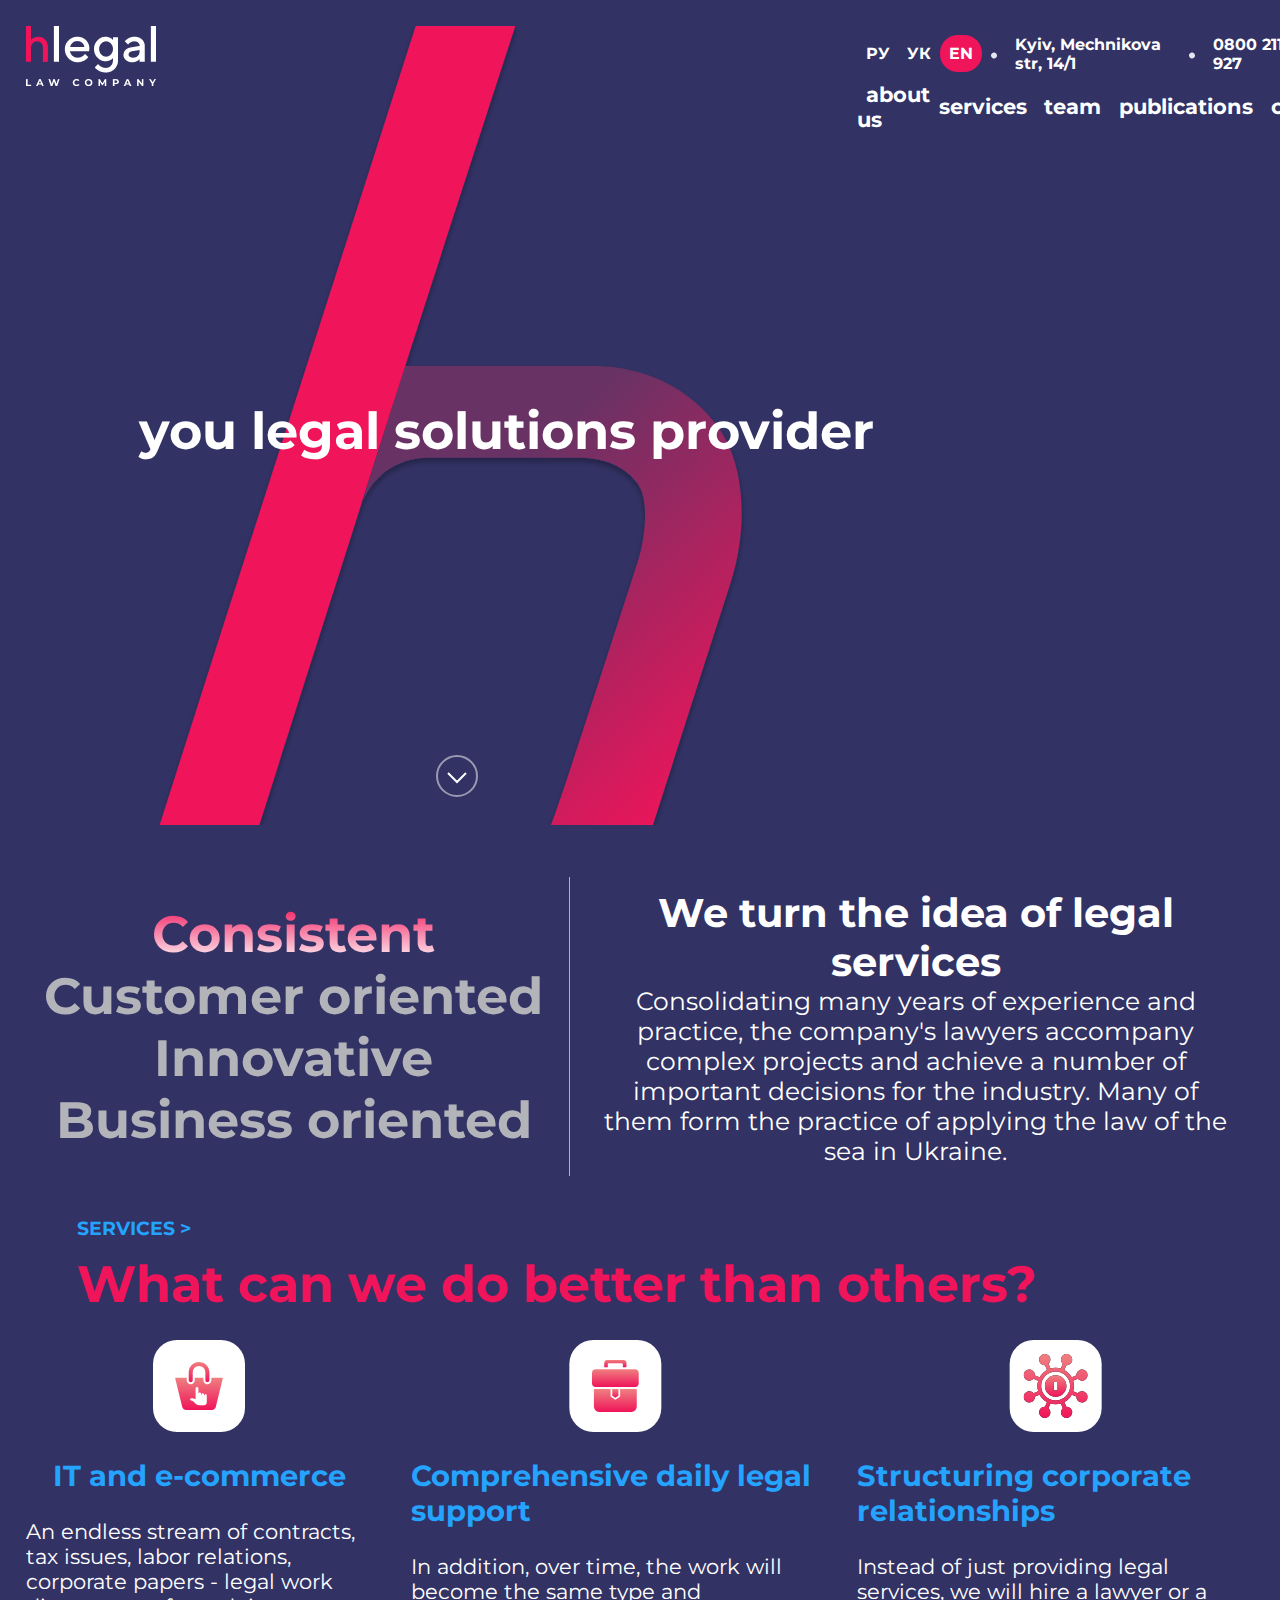
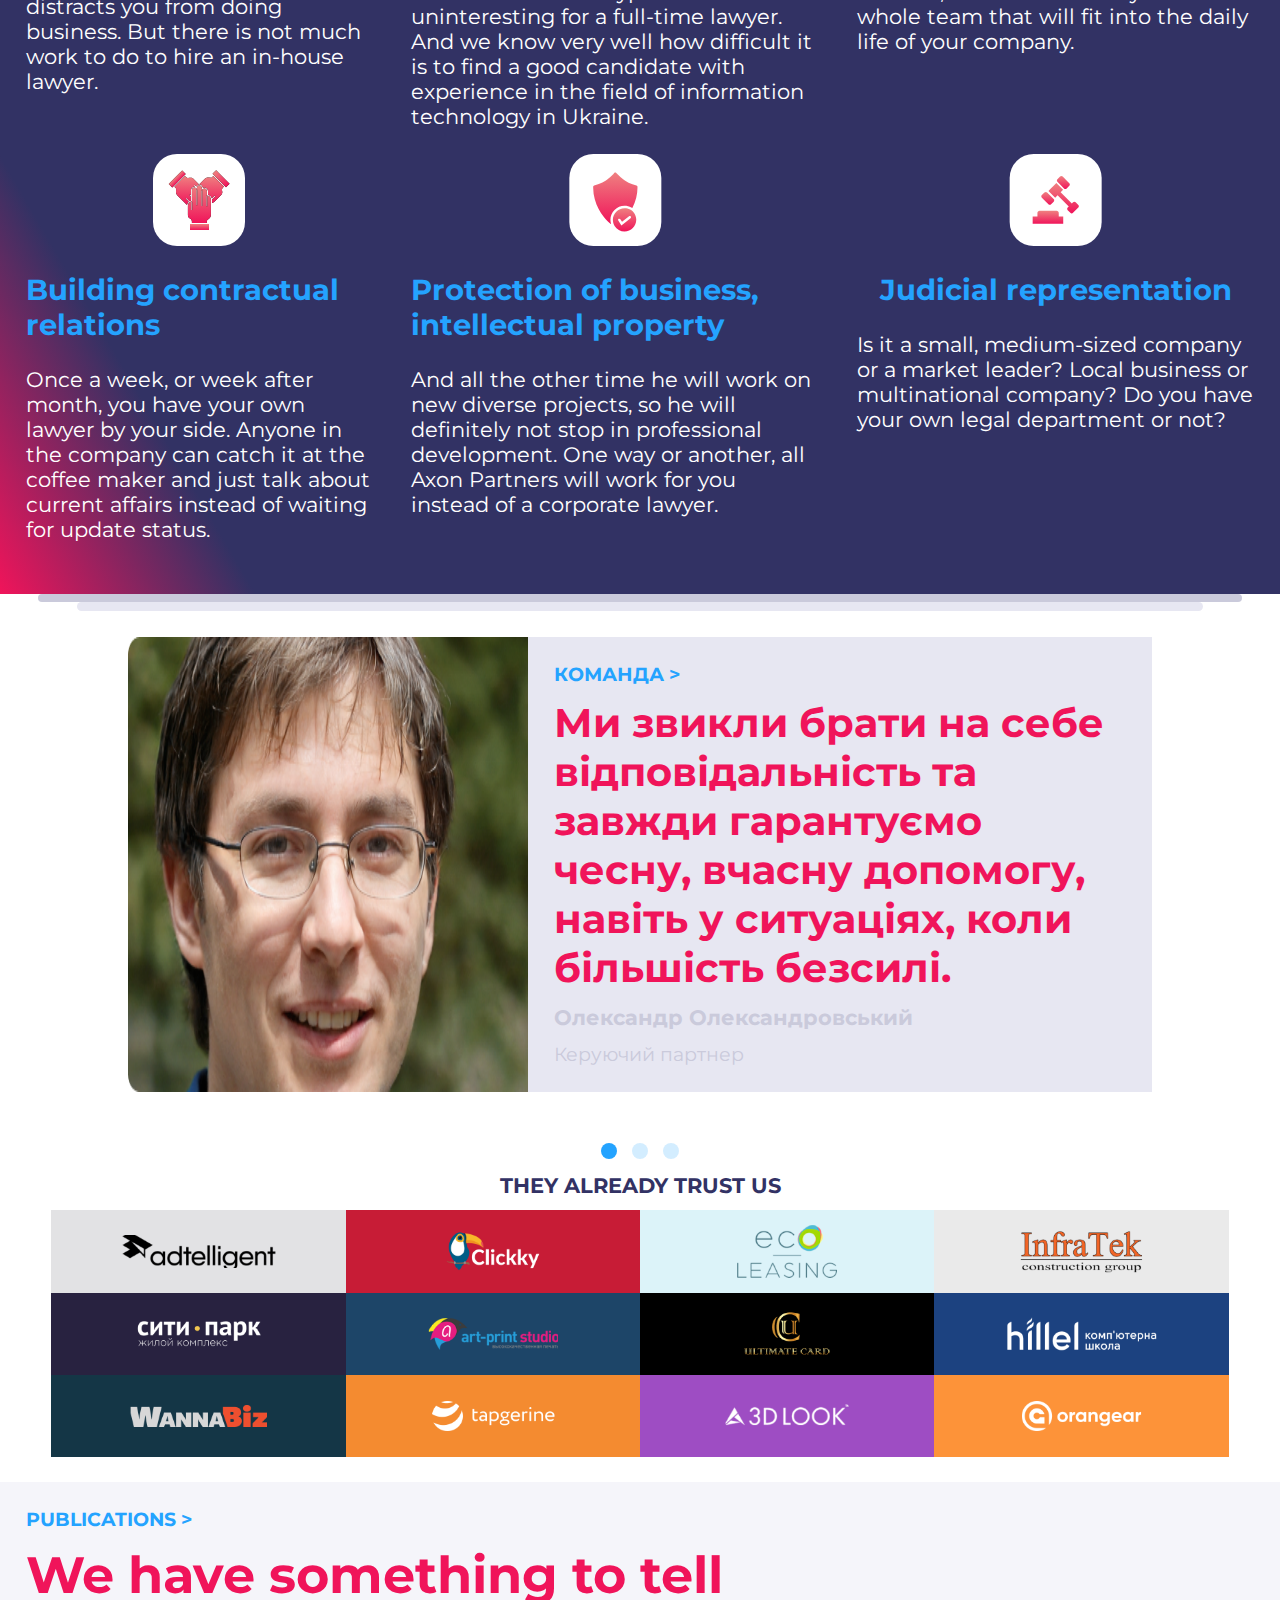
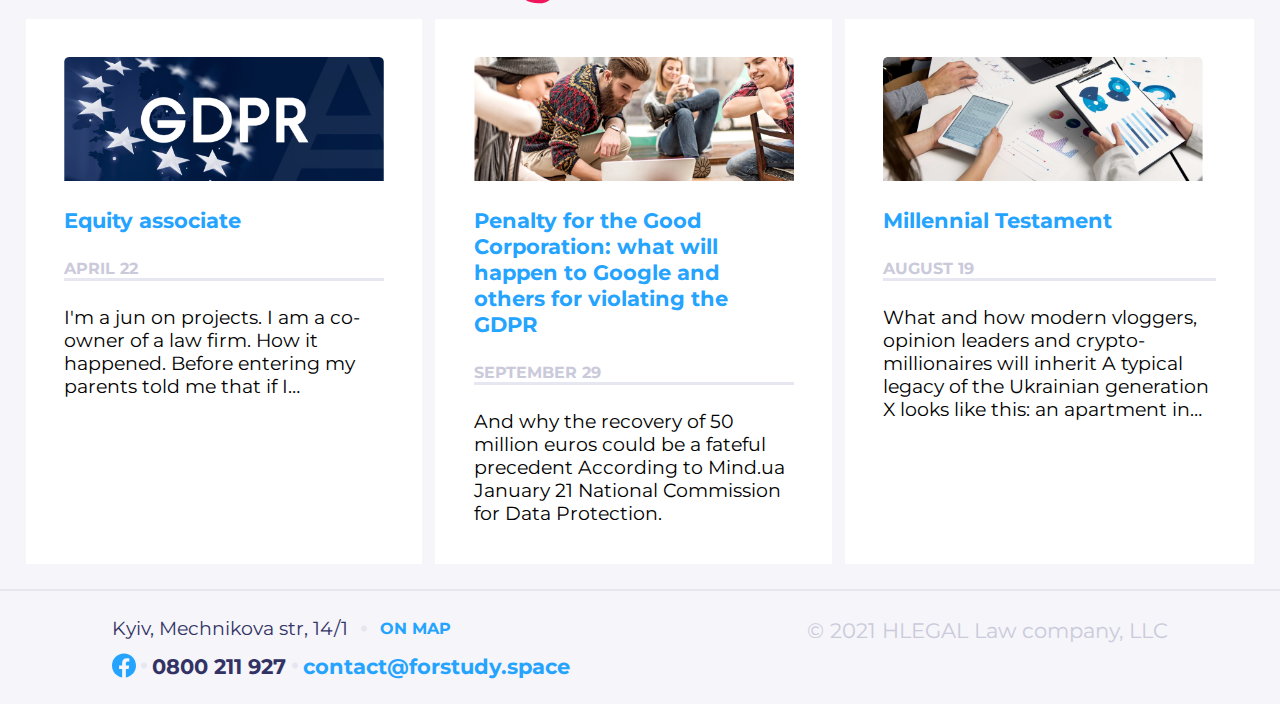
==== commit 4482d068: "Fix for mobile and 4k" ====
--- a/index.html
+++ b/index.html
@@ -18,104 +18,105 @@
 <body>
 
 <header class="container-header">
-    <!--    для десктопа-->
-    <!--    <nav class="navigation ">-->
-    <!--        <img class="invisible" src="assets/icons/icons_homepage/Logo.png">-->
-    <!--        <div class="navigation__logos logos ">-->
-    <!--            <p class="logos__text">you legal solutions provider</p>-->
-    <!--            <svg class="logos__H" width="701" height="807" viewBox="0 0 701 807" fill="none" xmlns="http://www.w3.org/2000/svg">-->
-    <!--                <g clip-path="url(#clip0_22728_11332)" filter="url(#filter0_d_22728_11332)">-->
-    <!--                    <path fill-rule="evenodd" clip-rule="evenodd"-->
-    <!--                          d="M249.112 340H436.082C489.793 340 534.618 362.912 562.49 401.63C590.34 440.35 591.199 504.956 574.958 555.498L554.194 620.023C545.522 646.966 504.918 774.384 497 799H395C395 799 396.559 800.366 481.767 535.5C489.29 512.126 493.586 474.185 481.767 457.777C469.968 441.37 450.06 431.66 423.718 431.66H270.886C240.876 431.66 214.283 451.178 204.999 480.005L249.112 340Z"-->
-    <!--                          fill="url(#paint0_linear_22728_11332)"/>-->
-    <!--                    <path fill-rule="evenodd" clip-rule="evenodd"-->
-    <!--                          d="M103.344 799H3.63062C88.4982 532.509 174.329 266.331 259.698 0H359.276C358.856 1.33198 358.431 2.6675 357.999 4.00646C219.866 429.03 266.985 285.497 103.344 799Z"-->
-    <!--                          fill="#F0145A"/>-->
-    <!--                </g>-->
-    <!--                <defs>-->
-    <!--                    <filter id="filter0_d_22728_11332" x="0" y="0" width="705" height="807" filterUnits="userSpaceOnUse"-->
-    <!--                            color-interpolation-filters="sRGB">-->
-    <!--                        <feFlood flood-opacity="0" result="BackgroundImageFix"/>-->
-    <!--                        <feColorMatrix in="SourceAlpha" type="matrix" values="0 0 0 0 0 0 0 0 0 0 0 0 0 0 0 0 0 0 127 0"-->
-    <!--                                       result="hardAlpha"/>-->
-    <!--                        <feOffset dy="4"/>-->
-    <!--                        <feGaussianBlur stdDeviation="2"/>-->
-    <!--                        <feComposite in2="hardAlpha" operator="out"/>-->
-    <!--                        <feColorMatrix type="matrix" values="0 0 0 0 0 0 0 0 0 0 0 0 0 0 0 0 0 0 0.25 0"/>-->
-    <!--                        <feBlend mode="normal" in2="BackgroundImageFix" result="effect1_dropShadow_22728_11332"/>-->
-    <!--                        <feBlend mode="normal" in="SourceGraphic" in2="effect1_dropShadow_22728_11332" result="shape"/>-->
-    <!--                    </filter>-->
-    <!--                    <linearGradient id="paint0_linear_22728_11332" x1="525.823" y1="798.999" x2="272.503" y2="516.696"-->
-    <!--                                    gradientUnits="userSpaceOnUse">-->
-    <!--                        <stop stop-color="#F0145A"/>-->
-    <!--                        <stop offset="1" stop-color="#693264"/>-->
-    <!--                    </linearGradient>-->
-    <!--                    <clipPath id="clip0_22728_11332">-->
-    <!--                        <rect width="697" height="799" fill="white" transform="translate(4)"/>-->
-    <!--                    </clipPath>-->
-    <!--                </defs>-->
-    <!--            </svg>-->
-    <!--            <svg class="logos__symbol" width="42" height="42" viewBox="0 0 42 42" fill="none"-->
-    <!--                 xmlns="http://www.w3.org/2000/svg">-->
-    <!--                <g clip-path="url(#clip0_22728_11353)">-->
-    <!--                    <circle opacity="0.5" cx="21" cy="21" r="20" stroke="white" stroke-width="2"/>-->
-    <!--                    <path d="M12 18L21 27L30 18" stroke="white" stroke-width="2"/>-->
-    <!--                </g>-->
-    <!--                <defs>-->
-    <!--                    <clipPath id="clip0_22728_11353">-->
-    <!--                        <rect width="42" height="42" fill="white"/>-->
-    <!--                    </clipPath>-->
-    <!--                </defs>-->
-    <!--            </svg>-->
-
-    <!--        </div>-->
-    <!--        <div class="navigation__container-info container-info invisible">-->
-    <!--            <ul class="container-info__info-lang info-lang">-->
-    <!--                <li class="info-lang__el">-->
-    <!--                    <p> РУ </p>-->
-    <!--                </li>-->
-    <!--                <li class="info-lang__el">-->
-    <!--                    <p>УК </p>-->
-    <!--                </li>-->
-    <!--                <li class="info-lang__el info-lang__el&#45;&#45;isHighlighted">-->
-    <!--                    <p>EN</p>-->
-    <!--                </li>-->
-    <!--                <li class="info-lang__el ">-->
-    <!--                    <img src="assets/icons/icons_homepage/Dot separator.png">-->
-    <!--                </li>-->
-    <!--                <li class="info-lang__el " >-->
-    <!--                    <p>-->
-    <!--                        Kyiv, Mechnikova str, 14/1-->
-    <!--                    </p>-->
-    <!--                </li>-->
-    <!--                <li class="info-lang__el ">-->
-    <!--                    <img src="assets/icons/icons_homepage/Dot separator.png">-->
-    <!--                </li>-->
-    <!--                <li class="info-lang__el">-->
-    <!--                    <p>0800 211 927</p>-->
-    <!--                </li>-->
-    <!--                <li class="info-lang__el">-->
-    <!--                    <img src="assets/icons/icons_homepage/Dot separator.png">-->
-    <!--                </li>-->
-
-    <!--                <li class="info-lang__el ">-->
-    <!--                    <svg width="24" height="25" viewBox="0 0 24 25" fill="none" xmlns="http://www.w3.org/2000/svg">-->
-    <!--                        <path d="M24 12.5733C24 5.90541 18.6274 0.5 12 0.5C5.37258 0.5 0 5.90541 0 12.5733C0 18.5995 4.38823 23.5943 10.125 24.5V16.0633H7.07813V12.5733H10.125V9.91343C10.125 6.88755 11.9165 5.21615 14.6576 5.21615C15.9705 5.21615 17.3438 5.45195 17.3438 5.45195V8.42313H15.8306C14.3399 8.42313 13.875 9.35379 13.875 10.3086V12.5733H17.2031L16.6711 16.0633H13.875V24.5C19.6118 23.5943 24 18.5995 24 12.5733Z"-->
-    <!--                              fill="white"/>-->
-    <!--                    </svg>-->
-    <!--                </li>-->
-    <!--            </ul>-->
-    <!--            <ul class="container-info__info-lang info-lang ">-->
-    <!--                <li><a class="info-lang__link" href="">about us</a></li>-->
-    <!--                <li><a class="info-lang__link" href="">services</a></li>-->
-    <!--                <li><a class="info-lang__link" href="">team</a></li>-->
-    <!--                <li><a class="info-lang__link" href="">publications</a></li>-->
-    <!--                <li><a class="info-lang__link" href="">contact</a></li>-->
-    <!--            </ul>-->
-
-    <!--        </div>-->
-    <!--    </nav>-->
-
+<!--        для десктопа-->
+        <nav class="navigation ">
+            <img src="assets/icons/icons_homepage/Logo.png">
+            <div class="navigation__logos logos ">
+                <p class="logos__text">you legal solutions provider</p>
+                <svg class="logos__H" width="701" height="807" viewBox="0 0 701 807" fill="none" xmlns="http://www.w3.org/2000/svg">
+                    <g clip-path="url(#clip0_22728_11332)" filter="url(#filter0_d_22728_11332)">
+                        <path fill-rule="evenodd" clip-rule="evenodd"
+                              d="M249.112 340H436.082C489.793 340 534.618 362.912 562.49 401.63C590.34 440.35 591.199 504.956 574.958 555.498L554.194 620.023C545.522 646.966 504.918 774.384 497 799H395C395 799 396.559 800.366 481.767 535.5C489.29 512.126 493.586 474.185 481.767 457.777C469.968 441.37 450.06 431.66 423.718 431.66H270.886C240.876 431.66 214.283 451.178 204.999 480.005L249.112 340Z"
+                              fill="url(#paint0_linear_22728_11332)"/>
+                        <path fill-rule="evenodd" clip-rule="evenodd"
+                              d="M103.344 799H3.63062C88.4982 532.509 174.329 266.331 259.698 0H359.276C358.856 1.33198 358.431 2.6675 357.999 4.00646C219.866 429.03 266.985 285.497 103.344 799Z"
+                              fill="#F0145A"/>
+                    </g>
+                    <defs>
+                        <filter id="filter0_d_22728_11332" x="0" y="0" width="705" height="807" filterUnits="userSpaceOnUse"
+                                color-interpolation-filters="sRGB">
+                            <feFlood flood-opacity="0" result="BackgroundImageFix"/>
+                            <feColorMatrix in="SourceAlpha" type="matrix" values="0 0 0 0 0 0 0 0 0 0 0 0 0 0 0 0 0 0 127 0"
+                                           result="hardAlpha"/>
+                            <feOffset dy="4"/>
+                            <feGaussianBlur stdDeviation="2"/>
+                            <feComposite in2="hardAlpha" operator="out"/>
+                            <feColorMatrix type="matrix" values="0 0 0 0 0 0 0 0 0 0 0 0 0 0 0 0 0 0 0.25 0"/>
+                            <feBlend mode="normal" in2="BackgroundImageFix" result="effect1_dropShadow_22728_11332"/>
+                            <feBlend mode="normal" in="SourceGraphic" in2="effect1_dropShadow_22728_11332" result="shape"/>
+                        </filter>
+                        <linearGradient id="paint0_linear_22728_11332" x1="525.823" y1="798.999" x2="272.503" y2="516.696"
+                                        gradientUnits="userSpaceOnUse">
+                            <stop stop-color="#F0145A"/>
+                            <stop offset="1" stop-color="#693264"/>
+                        </linearGradient>
+                        <clipPath id="clip0_22728_11332">
+                            <rect width="697" height="799" fill="white" transform="translate(4)"/>
+                        </clipPath>
+                    </defs>
+                </svg>
+                <svg class="logos__symbol" width="42" height="42" viewBox="0 0 42 42" fill="none"
+                     xmlns="http://www.w3.org/2000/svg">
+                    <g clip-path="url(#clip0_22728_11353)">
+                        <circle opacity="0.5" cx="21" cy="21" r="20" stroke="white" stroke-width="2"/>
+                        <path d="M12 18L21 27L30 18" stroke="white" stroke-width="2"/>
+                    </g>
+                    <defs>
+                        <clipPath id="clip0_22728_11353">
+                            <rect width="42" height="42" fill="white"/>
+                        </clipPath>
+                    </defs>
+                </svg>
+
+            </div>
+            <div class="navigation__container-info container-info">
+                <ul class="container-info__info-lang info-lang">
+                    <li class="info-lang__el">
+                        <p> РУ </p>
+                    </li>
+                    <li class="info-lang__el">
+                        <p>УК </p>
+                    </li>
+                    <li class="info-lang__el info-lang__el--isHighlighted">
+                        <p>EN</p>
+                    </li>
+                    <li class="info-lang__el ">
+                        <img src="assets/icons/icons_homepage/Dot separator.png">
+                    </li>
+                    <li class="info-lang__el " >
+                        <p>
+                            Kyiv, Mechnikova str, 14/1
+                        </p>
+                    </li>
+                    <li class="info-lang__el ">
+                        <img src="assets/icons/icons_homepage/Dot separator.png">
+                    </li>
+                    <li class="info-lang__el">
+                        <p>0800 211 927</p>
+                    </li>
+                    <li class="info-lang__el">
+                        <img src="assets/icons/icons_homepage/Dot separator.png">
+                    </li>
+
+                    <li class="info-lang__el ">
+                        <svg width="24" height="25" viewBox="0 0 24 25" fill="none" xmlns="http://www.w3.org/2000/svg">
+                            <path d="M24 12.5733C24 5.90541 18.6274 0.5 12 0.5C5.37258 0.5 0 5.90541 0 12.5733C0 18.5995 4.38823 23.5943 10.125 24.5V16.0633H7.07813V12.5733H10.125V9.91343C10.125 6.88755 11.9165 5.21615 14.6576 5.21615C15.9705 5.21615 17.3438 5.45195 17.3438 5.45195V8.42313H15.8306C14.3399 8.42313 13.875 9.35379 13.875 10.3086V12.5733H17.2031L16.6711 16.0633H13.875V24.5C19.6118 23.5943 24 18.5995 24 12.5733Z"
+                                  fill="white"/>
+                        </svg>
+                    </li>
+                </ul>
+                <ul class="container-info__info-lang info-lang ">
+                    <li><a class="info-lang__link" href="">about us</a></li>
+                    <li><a class="info-lang__link" href="">services</a></li>
+                    <li><a class="info-lang__link" href="">team</a></li>
+                    <li><a class="info-lang__link" href="">publications</a></li>
+                    <li><a class="info-lang__link" href="">contact</a></li>
+                </ul>
+
+            </div>
+        </nav>
+
+<!--    MOBILE-->
     <nav class="mob">
         <div class="mob__info-lang">
             <ul class="info-lang">
--- a/styles/homepage.css
+++ b/styles/homepage.css
@@ -3,6 +3,11 @@
   padding: 0;
   text-decoration: none;
   list-style-type: none;
+}
+
+.mob {
+  visibility: hidden;
+  display: none;
 }
 
 .container-header {
@@ -415,23 +420,23 @@
   }
   .team-texts__infos {
     font-family: Montserrat;
-    font-size: 1.5rem;
+    font-size: 1.3rem;
     font-weight: 700;
   }
   .table-infos__text {
     font-family: Montserrat;
-    font-size: 1rem;
+    font-size: 0.8rem;
     font-weight: 400;
   }
   .table-infos__header {
     font-family: Montserrat;
-    font-size: 1.3rem;
+    font-size: 1.1rem;
     font-weight: 700;
     text-align: center;
   }
   .services__header {
     font-family: Montserrat;
-    font-size: 2.1rem;
+    font-size: 2rem;
     font-weight: 700;
     text-align: center;
   }
@@ -441,14 +446,13 @@
     justify-content: center;
     align-items: center;
   }
-  .business .business__items {
-    display: flex;
-    overflow: auto;
-  }
-  .business__items::-webkit-scrollbar {
-    display: none;
+  .business__items {
+    display: flex;
+    flex-wrap: nowrap;
+    overflow-x: auto;
   }
   .business__items > * {
+    flex: 0 0 auto;
     padding: 2vw;
     font-family: Montserrat;
     font-size: 1.3rem;
@@ -482,7 +486,11 @@
   .info-items-el__img {
     width: 60vw;
   }
+  .navigation {
+    display: none;
+  }
   .mob {
+    visibility: visible;
     display: flex;
     flex-direction: column;
   }
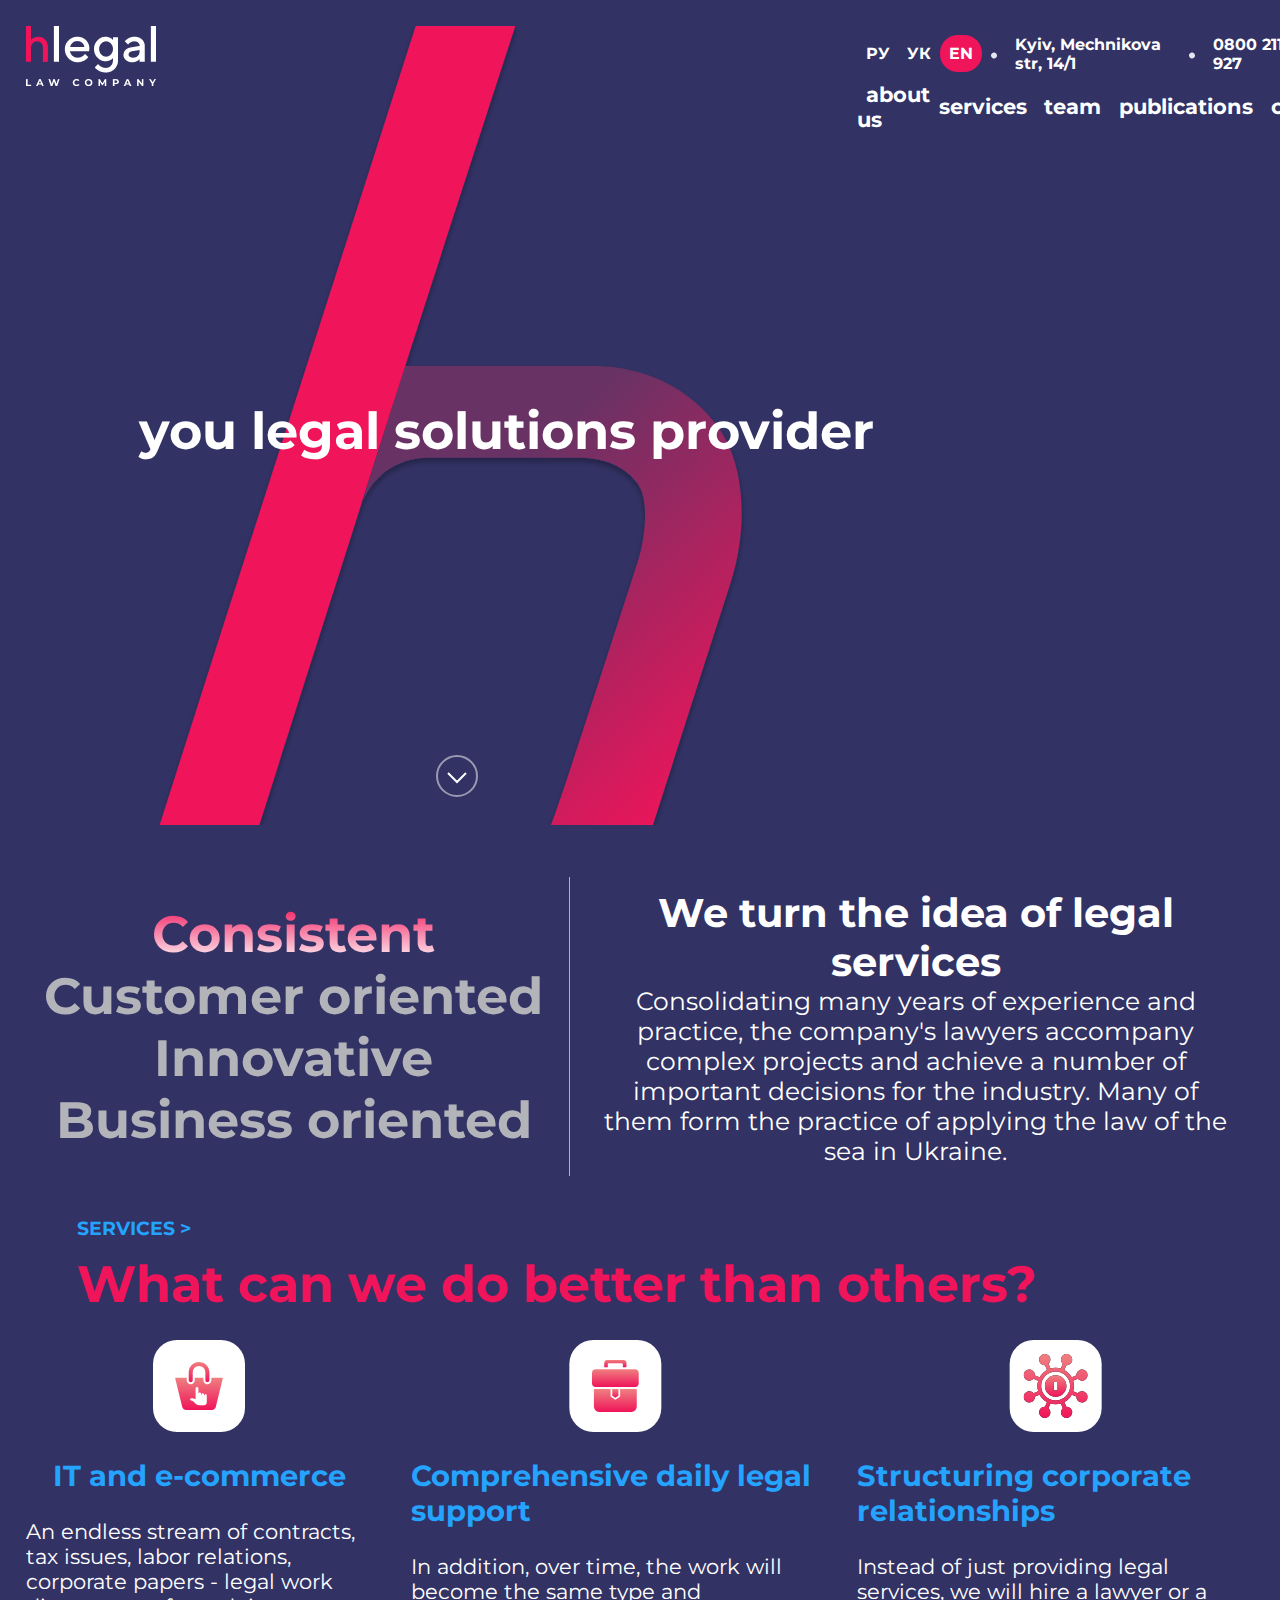
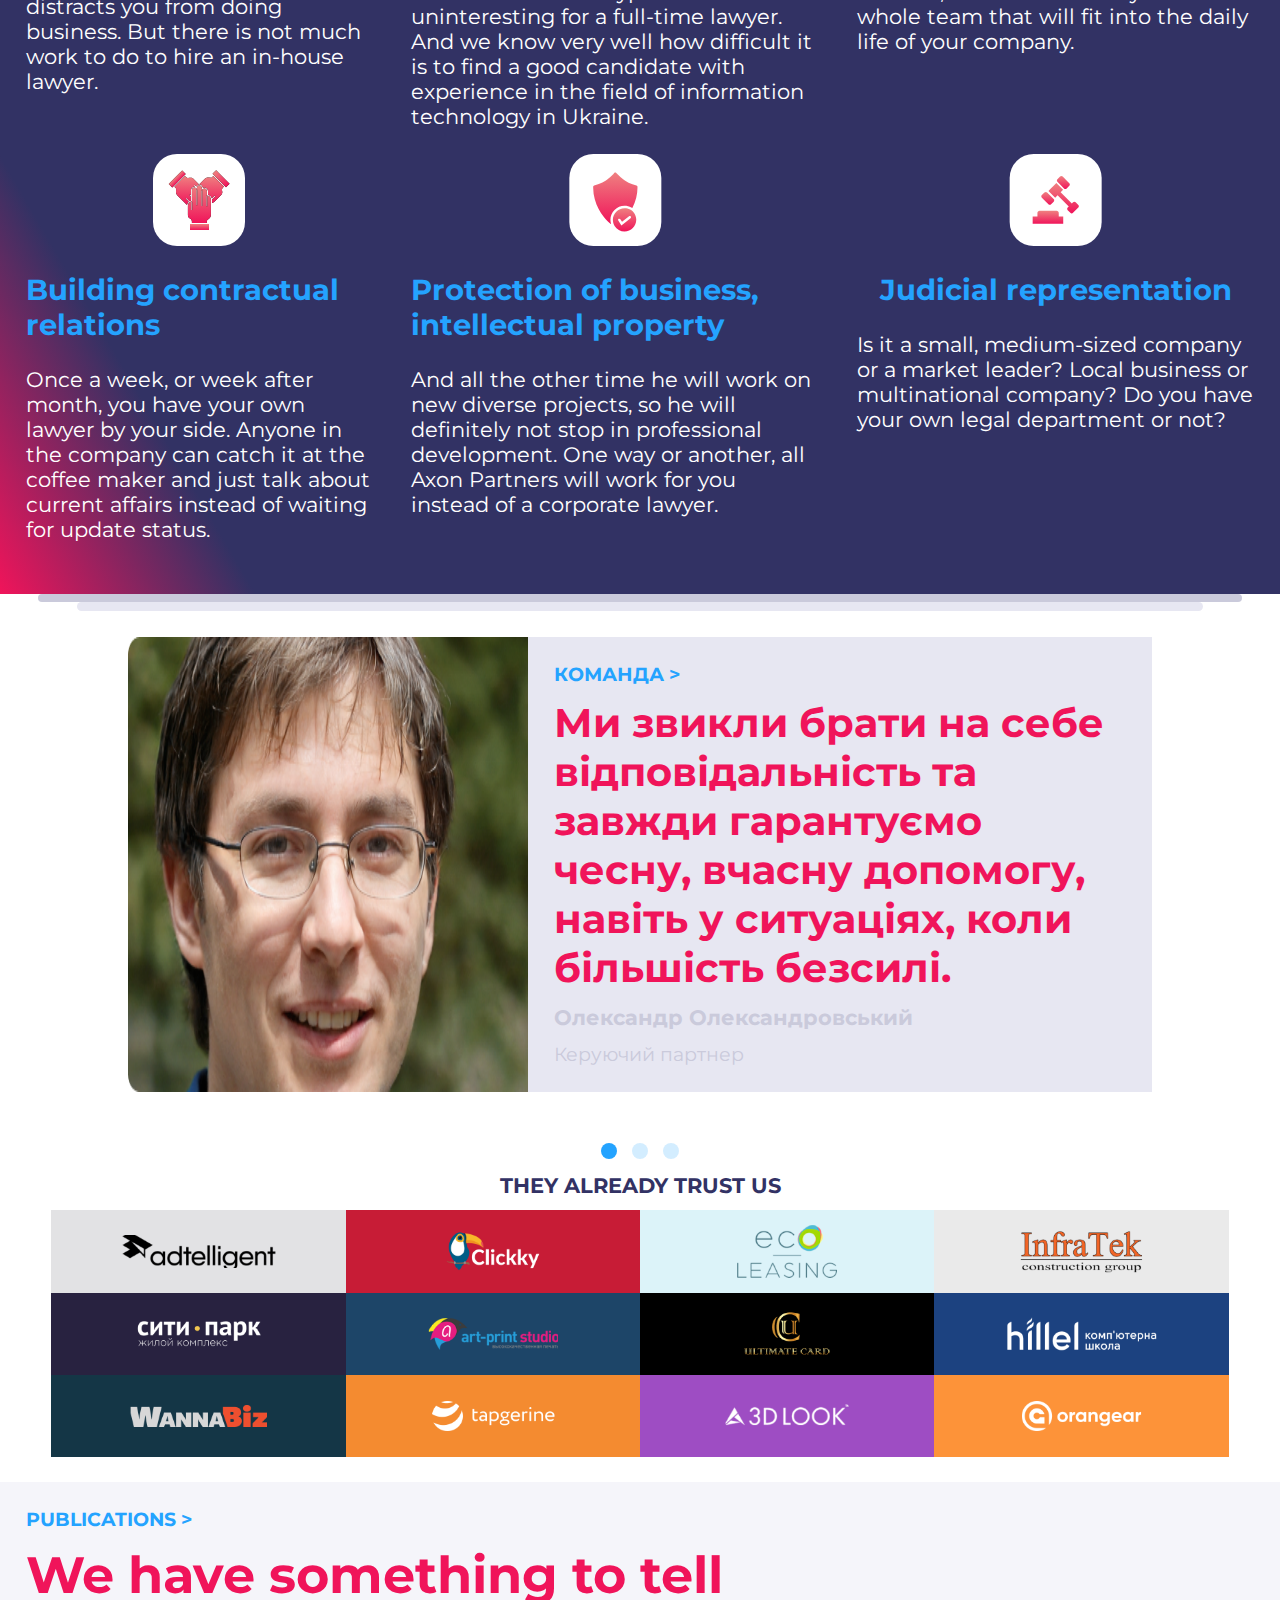
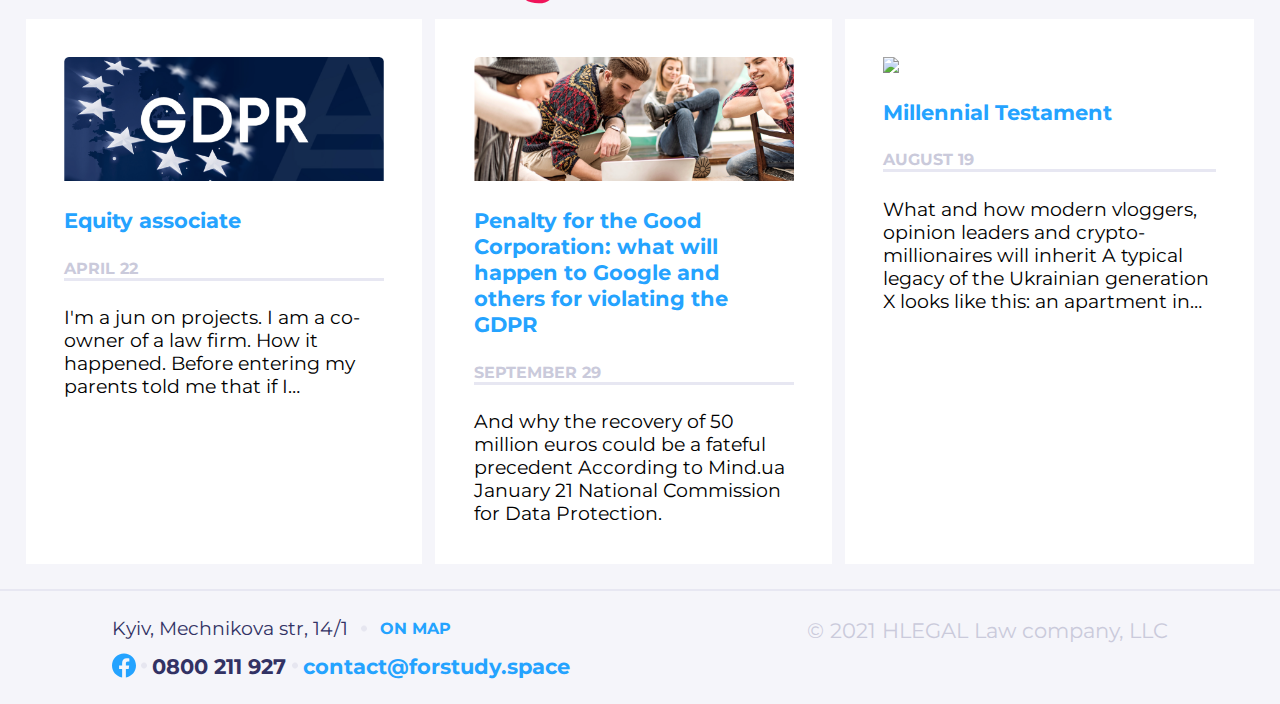
==== commit 5a7718de: "Fix upload of imgs and support mob size start from 375px" ====
--- a/index.html
+++ b/index.html
@@ -107,10 +107,10 @@
                 </ul>
                 <ul class="container-info__info-lang info-lang ">
                     <li><a class="info-lang__link" href="">about us</a></li>
-                    <li><a class="info-lang__link" href="">services</a></li>
-                    <li><a class="info-lang__link" href="">team</a></li>
+                    <li><a class="info-lang__link" href="pages/services.html">services</a></li>
+                    <li><a class="info-lang__link" href="pages/team.html">team</a></li>
                     <li><a class="info-lang__link" href="">publications</a></li>
-                    <li><a class="info-lang__link" href="">contact</a></li>
+                    <li><a class="info-lang__link" href="pages/contact.html">contact</a></li>
                 </ul>
 
             </div>
@@ -456,7 +456,7 @@
 <div class="shadow"></div>
 <div class="shadow shadow--isLighter"></div>
 <div class="team">
-    <img src="../assets/icons/icons_homepage/man.png">
+    <img src="./assets/icons/icons_homepage/man.png">
     <div class="team__team-texts team-texts">
 
         <a class="team-texts__team" href="" alt="team">Команда > </a>
@@ -477,18 +477,18 @@
     </svg>
     <p>They already trust us</p>
     <div class="clients-img">
-        <img src="../assets/icons/icons_homepage/Item-1.png" alt="items">
-        <img src="../assets/icons/icons_homepage/Item-2.png" alt="items">
-        <img src="../assets/icons/icons_homepage/Item-3.png" alt="items">
-        <img src="../assets/icons/icons_homepage/Item-4.png" alt="items">
-        <img src="../assets/icons/icons_homepage/Item-5.png" alt="items">
-        <img src="../assets/icons/icons_homepage/Item-6.png" alt="items">
-        <img src="../assets/icons/icons_homepage/Item-7.png" alt="items">
-        <img src="../assets/icons/icons_homepage/Item-8.png" alt="items">
-        <img src="../assets/icons/icons_homepage/Item-9.png" alt="items">
-        <img src="../assets/icons/icons_homepage/Item-10.png" alt="items">
-        <img src="../assets/icons/icons_homepage/Item-11.png" alt="items">
-        <img src="../assets/icons/icons_homepage/Item.png" alt="items">
+        <img src="./assets/icons/icons_homepage/Item-1.png" alt="items">
+        <img src="./assets/icons/icons_homepage/Item-2.png" alt="items">
+        <img src="./assets/icons/icons_homepage/Item-3.png" alt="items">
+        <img src="./assets/icons/icons_homepage/Item-4.png" alt="items">
+        <img src="./assets/icons/icons_homepage/Item-5.png" alt="items">
+        <img src="./assets/icons/icons_homepage/Item-6.png" alt="items">
+        <img src="./assets/icons/icons_homepage/Item-7.png" alt="items">
+        <img src="./assets/icons/icons_homepage/Item-8.png" alt="items">
+        <img src="./assets/icons/icons_homepage/Item-9.png" alt="items">
+        <img src="./assets/icons/icons_homepage/Item-10.png" alt="items">
+        <img src="./assets/icons/icons_homepage/Item-11.png" alt="items">
+        <img src="./assets/icons/icons_homepage/Item.png" alt="items">
     </div>
 </div>
 
@@ -499,7 +499,7 @@
 
     <div class="publications__blocks-info blocks-info">
         <div class="blocks-info__info-items-el info-items-el">
-            <img class="info-items-el__img" src="../assets/icons/icons_homepage/Cover-1.png">
+            <img class="info-items-el__img" src="./assets/icons/icons_homepage/Cover-1.png">
             <p class="info-items-el__header">Equity associate</p>
             <p class="info-items-el__header2">April 22</p>
             <p class="info-items-el__info">I'm a jun on projects. I am a co-owner of a law firm.
@@ -508,7 +508,7 @@
         </div>
 
         <div class="blocks-info__info-items-el info-items-el">
-            <img class="info-items-el__img" src="../assets/icons/icons_homepage/Cover-2.png">
+            <img class="info-items-el__img" src="./assets/icons/icons_homepage/Cover-2.png">
             <p class="info-items-el__header">Penalty for the Good Corporation: what will happen to Google and others for
                 violating the GDPR</p>
             <p class="info-items-el__header2">September 29</p>
@@ -519,7 +519,7 @@
 
 
         <div class="blocks-info__info-items-el info-items-el">
-            <img class="info-items-el__img" src="../assets/icons/icons_homepage/Cover.png">
+            <img class="info-items-el__img" src=./assets/icons/icons_homepage/Cover.png">
             <p class="info-items-el__header">Millennial Testament</p>
             <p class="info-items-el__header2">August 19</p>
             <p class="info-items-el__info">What and how modern vloggers, opinion leaders and crypto-millionaires will
--- a/styles/homepage.css
+++ b/styles/homepage.css
@@ -49,6 +49,9 @@
 .info-lang__el--isHighlighted {
   background: rgb(240, 20, 90);
   border-radius: 18px;
+}
+.info-lang__el--isWhite {
+  color: rgb(50, 50, 100);
 }
 .info-lang__link {
   font-family: Montserrat;
@@ -167,10 +170,7 @@
   font-weight: 400;
 }
 
-@media (min-width: 390px) and (max-width: 768px) {
-  .invisible {
-    display: none;
-  }
+@media (min-width: 375px) and (max-width: 768px) {
   .logos__H {
     width: 80vw;
     height: 50vh;
@@ -406,7 +406,7 @@
   color: rgb(36, 163, 255);
 }
 
-@media (min-width: 390px) and (max-width: 768px) {
+@media (min-width: 375px) and (max-width: 768px) {
   .table {
     display: grid;
     grid-template-columns: repeat(1, auto);
@@ -506,6 +506,9 @@
     align-items: center;
     padding: 3%;
   }
+  .mob__info-lang--white {
+    background: rgb(202, 202, 219);
+  }
   .logos__text {
     font-family: Montserrat;
     font-size: 1rem;
@@ -528,6 +531,12 @@
     font-family: Montserrat;
     font-size: 1rem;
     font-weight: 700;
+  }
+  .menu_logo--white {
+    background: rgb(255, 255, 255);
+  }
+  .menu_logo--dark {
+    color: rgb(50, 50, 100);
   }
   .center {
     width: 50px;
@@ -553,7 +562,7 @@
     transform: scale(0);
   }
 }
-@media (min-width: 390px) and (max-width: 768px) {
+@media (min-width: 375px) and (max-width: 768px) {
   .publications__info {
     font-family: Montserrat;
     font-size: 2.3rem;
@@ -594,5 +603,9 @@
     white-space: pre-wrap;
   }
 }
+a:hover {
+  color: rgb(240, 20, 90);
+  box-shadow: 0 5px 15px rgba(145, 92, 182, 0.4);
+}
 
 /*# sourceMappingURL=homepage.css.map */
